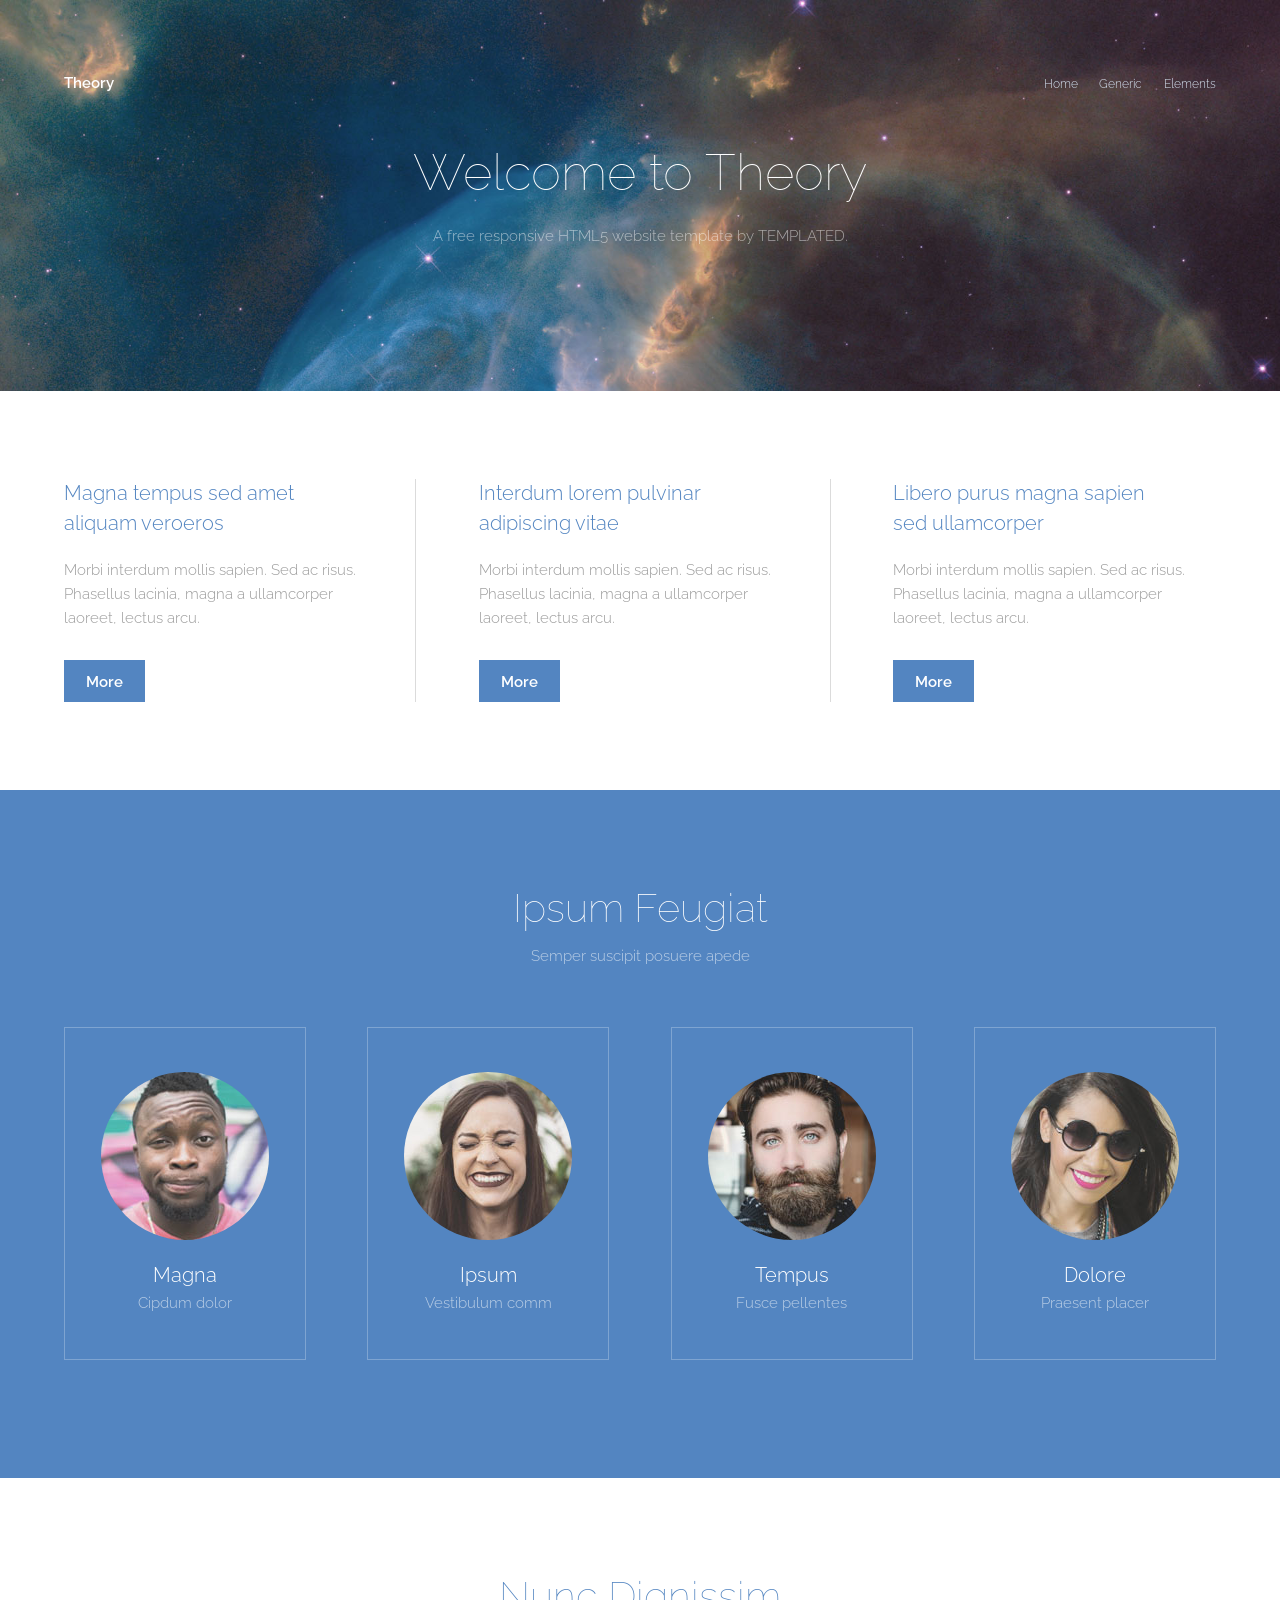
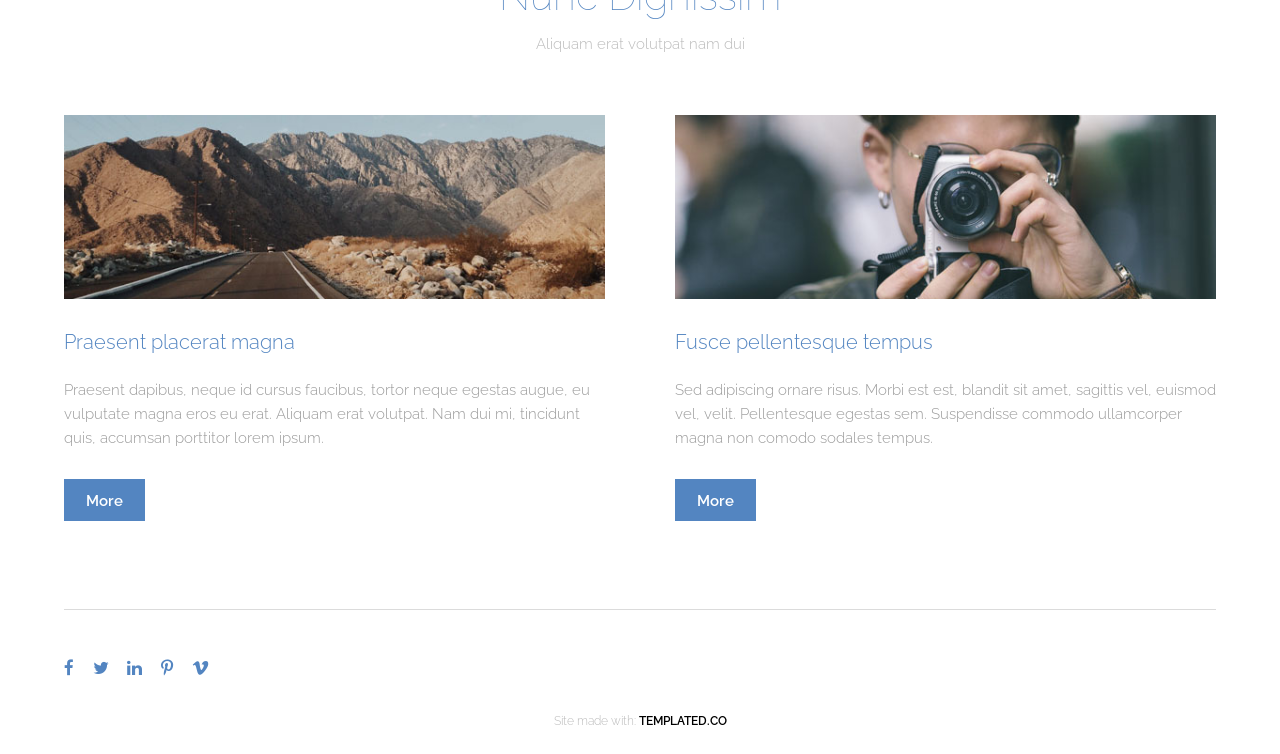
==== index.html @ 19359a4a "Add files via upload" ====
<!DOCTYPE HTML>
<!--
	Theory by TEMPLATED
	templated.co @templatedco
	Released for free under the Creative Commons Attribution 3.0 license (templated.co/license)
--><html><head><title>Theory by TEMPLATED</title><meta charset="utf-8"><meta name="robots" content="index, follow, max-image-preview:large, max-snippet:-1, max-video-preview:-1"><meta name="viewport" content="width=device-width, initial-scale=1"><link rel="stylesheet" href="assets/css/main.css"></head><body>

		<!-- Header -->
			<header id="header"><div class="inner">
					<a href="index.html" class="logo">Theory</a>
					<nav id="nav"><a href="index.html">Home</a>
						<a href="generic.html">Generic</a>
						<a href="elements.html">Elements</a>
					</nav><a href="#navPanel" class="navPanelToggle"><span class="fa fa-bars"></span></a>
				</div>
			</header><!-- Banner --><section id="banner"><h1>Welcome to Theory</h1>
				<p>A free responsive HTML5 website template by TEMPLATED.</p>
			</section><!-- One --><section id="one" class="wrapper"><div class="inner">
					<div class="flex flex-3">
						<article><header><h3>Magna tempus sed amet<br> aliquam veroeros</h3>
							</header><p>Morbi interdum mollis sapien. Sed ac risus. Phasellus lacinia, magna a ullamcorper laoreet, lectus arcu.</p>
							<footer><a href="#" class="button special">More</a>
							</footer></article><article><header><h3>Interdum lorem pulvinar<br> adipiscing vitae</h3>
							</header><p>Morbi interdum mollis sapien. Sed ac risus. Phasellus lacinia, magna a ullamcorper laoreet, lectus arcu.</p>
							<footer><a href="#" class="button special">More</a>
							</footer></article><article><header><h3>Libero purus magna sapien<br> sed ullamcorper</h3>
							</header><p>Morbi interdum mollis sapien. Sed ac risus. Phasellus lacinia, magna a ullamcorper laoreet, lectus arcu.</p>
							<footer><a href="#" class="button special">More</a>
							</footer></article></div>
				</div>
			</section><!-- Two --><section id="two" class="wrapper style1 special"><div class="inner">
					<header><h2>Ipsum Feugiat</h2>
						<p>Semper suscipit posuere apede</p>
					</header><div class="flex flex-4">
						<div class="box person">
							<div class="image round">
								<img src="images/pic03.jpg" alt="Person 1" width="168" height="168"></div>
							<h3>Magna</h3>
							<p>Cipdum dolor</p>
						</div>
						<div class="box person">
							<div class="image round">
								<img src="images/pic04.jpg" alt="Person 2" width="168" height="168"></div>
							<h3>Ipsum</h3>
							<p>Vestibulum comm</p>
						</div>
						<div class="box person">
							<div class="image round">
								<img src="images/pic05.jpg" alt="Person 3" width="168" height="168"></div>
							<h3>Tempus</h3>
							<p>Fusce pellentes</p>
						</div>
						<div class="box person">
							<div class="image round">
								<img src="images/pic06.jpg" alt="Person 4" width="168" height="168"></div>
							<h3>Dolore</h3>
							<p>Praesent placer</p>
						</div>
					</div>
				</div>
			</section><!-- Three --><section id="three" class="wrapper special"><div class="inner">
					<header class="align-center"><h2>Nunc Dignissim</h2>
						<p>Aliquam erat volutpat nam dui </p>
					</header><div class="flex flex-2">
						<article><div class="image fit">
								<img src="images/pic01.jpg" alt="Pic 01" width="576" height="196"></div>
							<header><h3>Praesent placerat magna</h3>
							</header><p>Praesent dapibus, neque id cursus faucibus, tortor neque egestas augue, eu vulputate magna eros eu erat. Aliquam erat volutpat. Nam dui mi, tincidunt quis, accumsan porttitor lorem ipsum.</p>
							<footer><a href="#" class="button special">More</a>
							</footer></article><article><div class="image fit">
								<img src="images/pic02.jpg" alt="Pic 02" width="576" height="196"></div>
							<header><h3>Fusce pellentesque tempus</h3>
							</header><p>Sed adipiscing ornare risus. Morbi est est, blandit sit amet, sagittis vel, euismod vel, velit. Pellentesque egestas sem. Suspendisse commodo ullamcorper magna non comodo sodales tempus.</p>
							<footer><a href="#" class="button special">More</a>
							</footer></article></div>
				</div>
			</section><!-- Footer --><footer id="footer"><div class="inner">
					<div class="flex">
						<ul class="icons"><li><a href="#" class="icon fa-facebook"><span class="label">Facebook</span></a></li>
							<li><a href="#" class="icon fa-twitter"><span class="label">Twitter</span></a></li>
							<li><a href="#" class="icon fa-linkedin"><span class="label">linkedIn</span></a></li>
							<li><a href="#" class="icon fa-pinterest-p"><span class="label">Pinterest</span></a></li>
							<li><a href="#" class="icon fa-vimeo"><span class="label">Vimeo</span></a></li>
						</ul></div>
				</div>
			</footer><div class="copyright">
			Site made with: <a href="https://templated.co/">TEMPLATED.CO</a>
		</div>

		<!-- Scripts -->
			<script src="assets/js/jquery.min.js"></script><script src="assets/js/skel.min.js"></script><script src="assets/js/util.js"></script><script src="assets/js/main.js"></script></body></html>
---- assets/css/main.css ----
@charset "UTF-8";
@import url(font-awesome.min.css);
@import "https://fonts.googleapis.com/css?family=Raleway:100,300,600";

/*
	Theory by TEMPLATED
	templated.co @templatedco
	Released for free under the Creative Commons Attribution 3.0 license (templated.co/license)
*/

/* Reset */

	html, body, div, span, applet, object, iframe, h1, h2, h3, h4, h5, h6, p, blockquote, pre, a, abbr, acronym, address, big, cite, code, del, dfn, em, img, ins, kbd, q, s, samp, small, strike, strong, sub, sup, tt, var, b, u, i, center, dl, dt, dd, ol, ul, li, fieldset, form, label, legend, table, caption, tbody, tfoot, thead, tr, th, td, article, aside, canvas, details, embed, figure, figcaption, footer, header, hgroup, menu, nav, output, ruby, section, summary, time, mark, audio, video {
		margin: 0;
		padding: 0;
		border: 0;
		font-size: 100%;
		font: inherit;
		vertical-align: baseline;
	}
.image.fit img {
	width: 100%;
	height: auto;
}
	article, aside, details, figcaption, figure, footer, header, hgroup, menu, nav, section {
		display: block;
	}

	body {
		line-height: 1;
	}

	ol, ul {
		list-style: none;
	}

	blockquote, q {
		quotes: none;
	}

	blockquote:before, blockquote:after, q:before, q:after {
		content: '';
		content: none;
	}

	table {
		border-collapse: collapse;
		border-spacing: 0;
	}

	body {
		-webkit-text-size-adjust: none;
	}

/* Box Model */

	*, *:before, *:after {
		-moz-box-sizing: border-box;
		-webkit-box-sizing: border-box;
		box-sizing: border-box;
	}

/* Containers */

	.container {
		margin-left: auto;
		margin-right: auto;
	}

	.container.\31 25\25 {
		width: 100%;
		max-width: 100em;
		min-width: 80em;
	}

	.container.\37 5\25 {
		width: 60em;
	}

	.container.\35 0\25 {
		width: 40em;
	}

	.container.\32 5\25 {
		width: 20em;
	}

	.container {
		width: 80em;
	}

	@media screen and (max-width: 1680px) {

		.container.\31 25\25 {
			width: 100%;
			max-width: 100em;
			min-width: 80em;
		}

		.container.\37 5\25 {
			width: 60em;
		}

		.container.\35 0\25 {
			width: 40em;
		}

		.container.\32 5\25 {
			width: 20em;
		}

		.container {
			width: 80em;
		}

	}

	@media screen and (max-width: 1280px) {

		.container.\31 25\25 {
			width: 100%;
			max-width: 81.25em;
			min-width: 65em;
		}

		.container.\37 5\25 {
			width: 48.75em;
		}

		.container.\35 0\25 {
			width: 32.5em;
		}

		.container.\32 5\25 {
			width: 16.25em;
		}

		.container {
			width: 65em;
		}

	}

	@media screen and (max-width: 980px) {

		.container.\31 25\25 {
			width: 100%;
			max-width: 112.5%;
			min-width: 90%;
		}

		.container.\37 5\25 {
			width: 67.5%;
		}

		.container.\35 0\25 {
			width: 45%;
		}

		.container.\32 5\25 {
			width: 22.5%;
		}

		.container {
			width: 90%;
		}

	}

	@media screen and (max-width: 736px) {

		.container.\31 25\25 {
			width: 100%;
			max-width: 112.5%;
			min-width: 90%;
		}

		.container.\37 5\25 {
			width: 67.5%;
		}

		.container.\35 0\25 {
			width: 45%;
		}

		.container.\32 5\25 {
			width: 22.5%;
		}

		.container {
			width: 90% !important;
		}

	}

	@media screen and (max-width: 480px) {

		.container.\31 25\25 {
			width: 100%;
			max-width: 112.5%;
			min-width: 90%;
		}

		.container.\37 5\25 {
			width: 67.5%;
		}

		.container.\35 0\25 {
			width: 45%;
		}

		.container.\32 5\25 {
			width: 22.5%;
		}

		.container {
			width: 90% !important;
		}

	}

/* Grid */

	.row {
		border-bottom: solid 1px transparent;
		-moz-box-sizing: border-box;
		-webkit-box-sizing: border-box;
		box-sizing: border-box;
	}

	.row > * {
		float: left;
		-moz-box-sizing: border-box;
		-webkit-box-sizing: border-box;
		box-sizing: border-box;
	}

	.row:after, .row:before {
		content: '';
		display: block;
		clear: both;
		height: 0;
	}

	.row.uniform > * > :first-child {
		margin-top: 0;
	}

	.row.uniform > * > :last-child {
		margin-bottom: 0;
	}

	.row.\30 \25 > * {
		padding: 0 0 0 0em;
	}

	.row.\30 \25 {
		margin: 0 0 -1px 0em;
	}

	.row.uniform.\30 \25 > * {
		padding: 0em 0 0 0em;
	}

	.row.uniform.\30 \25 {
		margin: 0em 0 -1px 0em;
	}

	.row > * {
		padding: 0 0 0 2em;
	}

	.row {
		margin: 0 0 -1px -2em;
	}

	.row.uniform > * {
		padding: 2em 0 0 2em;
	}

	.row.uniform {
		margin: -2em 0 -1px -2em;
	}

	.row.\32 00\25 > * {
		padding: 0 0 0 4em;
	}

	.row.\32 00\25 {
		margin: 0 0 -1px -4em;
	}

	.row.uniform.\32 00\25 > * {
		padding: 4em 0 0 4em;
	}

	.row.uniform.\32 00\25 {
		margin: -4em 0 -1px -4em;
	}

	.row.\31 50\25 > * {
		padding: 0 0 0 3em;
	}

	.row.\31 50\25 {
		margin: 0 0 -1px -3em;
	}

	.row.uniform.\31 50\25 > * {
		padding: 3em 0 0 3em;
	}

	.row.uniform.\31 50\25 {
		margin: -3em 0 -1px -3em;
	}

	.row.\35 0\25 > * {
		padding: 0 0 0 1em;
	}

	.row.\35 0\25 {
		margin: 0 0 -1px -1em;
	}

	.row.uniform.\35 0\25 > * {
		padding: 1em 0 0 1em;
	}

	.row.uniform.\35 0\25 {
		margin: -1em 0 -1px -1em;
	}

	.row.\32 5\25 > * {
		padding: 0 0 0 0.5em;
	}

	.row.\32 5\25 {
		margin: 0 0 -1px -0.5em;
	}

	.row.uniform.\32 5\25 > * {
		padding: 0.5em 0 0 0.5em;
	}

	.row.uniform.\32 5\25 {
		margin: -0.5em 0 -1px -0.5em;
	}

	.\31 2u, .\31 2u\24 {
		width: 100%;
		clear: none;
		margin-left: 0;
	}

	.\31 1u, .\31 1u\24 {
		width: 91.6666666667%;
		clear: none;
		margin-left: 0;
	}

	.\31 0u, .\31 0u\24 {
		width: 83.3333333333%;
		clear: none;
		margin-left: 0;
	}

	.\39 u, .\39 u\24 {
		width: 75%;
		clear: none;
		margin-left: 0;
	}

	.\38 u, .\38 u\24 {
		width: 66.6666666667%;
		clear: none;
		margin-left: 0;
	}

	.\37 u, .\37 u\24 {
		width: 58.3333333333%;
		clear: none;
		margin-left: 0;
	}

	.\36 u, .\36 u\24 {
		width: 50%;
		clear: none;
		margin-left: 0;
	}

	.\35 u, .\35 u\24 {
		width: 41.6666666667%;
		clear: none;
		margin-left: 0;
	}

	.\34 u, .\34 u\24 {
		width: 33.3333333333%;
		clear: none;
		margin-left: 0;
	}

	.\33 u, .\33 u\24 {
		width: 25%;
		clear: none;
		margin-left: 0;
	}

	.\32 u, .\32 u\24 {
		width: 16.6666666667%;
		clear: none;
		margin-left: 0;
	}

	.\31 u, .\31 u\24 {
		width: 8.3333333333%;
		clear: none;
		margin-left: 0;
	}

	.\31 2u\24 + *,
	.\31 1u\24 + *,
	.\31 0u\24 + *,
	.\39 u\24 + *,
	.\38 u\24 + *,
	.\37 u\24 + *,
	.\36 u\24 + *,
	.\35 u\24 + *,
	.\34 u\24 + *,
	.\33 u\24 + *,
	.\32 u\24 + *,
	.\31 u\24 + * {
		clear: left;
	}

	.\-11u {
		margin-left: 91.66667%;
	}

	.\-10u {
		margin-left: 83.33333%;
	}

	.\-9u {
		margin-left: 75%;
	}

	.\-8u {
		margin-left: 66.66667%;
	}

	.\-7u {
		margin-left: 58.33333%;
	}

	.\-6u {
		margin-left: 50%;
	}

	.\-5u {
		margin-left: 41.66667%;
	}

	.\-4u {
		margin-left: 33.33333%;
	}

	.\-3u {
		margin-left: 25%;
	}

	.\-2u {
		margin-left: 16.66667%;
	}

	.\-1u {
		margin-left: 8.33333%;
	}

	@media screen and (max-width: 1680px) {

		.row > * {
			padding: 0 0 0 2em;
		}

		.row {
			margin: 0 0 -1px -2em;
		}

		.row.uniform > * {
			padding: 2em 0 0 2em;
		}

		.row.uniform {
			margin: -2em 0 -1px -2em;
		}

		.row.\32 00\25 > * {
			padding: 0 0 0 4em;
		}

		.row.\32 00\25 {
			margin: 0 0 -1px -4em;
		}

		.row.uniform.\32 00\25 > * {
			padding: 4em 0 0 4em;
		}

		.row.uniform.\32 00\25 {
			margin: -4em 0 -1px -4em;
		}

		.row.\31 50\25 > * {
			padding: 0 0 0 3em;
		}

		.row.\31 50\25 {
			margin: 0 0 -1px -3em;
		}

		.row.uniform.\31 50\25 > * {
			padding: 3em 0 0 3em;
		}

		.row.uniform.\31 50\25 {
			margin: -3em 0 -1px -3em;
		}

		.row.\35 0\25 > * {
			padding: 0 0 0 1em;
		}

		.row.\35 0\25 {
			margin: 0 0 -1px -1em;
		}

		.row.uniform.\35 0\25 > * {
			padding: 1em 0 0 1em;
		}

		.row.uniform.\35 0\25 {
			margin: -1em 0 -1px -1em;
		}

		.row.\32 5\25 > * {
			padding: 0 0 0 0.5em;
		}

		.row.\32 5\25 {
			margin: 0 0 -1px -0.5em;
		}

		.row.uniform.\32 5\25 > * {
			padding: 0.5em 0 0 0.5em;
		}

		.row.uniform.\32 5\25 {
			margin: -0.5em 0 -1px -0.5em;
		}

		.\31 2u\28xlarge\29, .\31 2u\24\28xlarge\29 {
			width: 100%;
			clear: none;
			margin-left: 0;
		}

		.\31 1u\28xlarge\29, .\31 1u\24\28xlarge\29 {
			width: 91.6666666667%;
			clear: none;
			margin-left: 0;
		}

		.\31 0u\28xlarge\29, .\31 0u\24\28xlarge\29 {
			width: 83.3333333333%;
			clear: none;
			margin-left: 0;
		}

		.\39 u\28xlarge\29, .\39 u\24\28xlarge\29 {
			width: 75%;
			clear: none;
			margin-left: 0;
		}

		.\38 u\28xlarge\29, .\38 u\24\28xlarge\29 {
			width: 66.6666666667%;
			clear: none;
			margin-left: 0;
		}

		.\37 u\28xlarge\29, .\37 u\24\28xlarge\29 {
			width: 58.3333333333%;
			clear: none;
			margin-left: 0;
		}

		.\36 u\28xlarge\29, .\36 u\24\28xlarge\29 {
			width: 50%;
			clear: none;
			margin-left: 0;
		}

		.\35 u\28xlarge\29, .\35 u\24\28xlarge\29 {
			width: 41.6666666667%;
			clear: none;
			margin-left: 0;
		}

		.\34 u\28xlarge\29, .\34 u\24\28xlarge\29 {
			width: 33.3333333333%;
			clear: none;
			margin-left: 0;
		}

		.\33 u\28xlarge\29, .\33 u\24\28xlarge\29 {
			width: 25%;
			clear: none;
			margin-left: 0;
		}

		.\32 u\28xlarge\29, .\32 u\24\28xlarge\29 {
			width: 16.6666666667%;
			clear: none;
			margin-left: 0;
		}

		.\31 u\28xlarge\29, .\31 u\24\28xlarge\29 {
			width: 8.3333333333%;
			clear: none;
			margin-left: 0;
		}

		.\31 2u\24\28xlarge\29 + *,
		.\31 1u\24\28xlarge\29 + *,
		.\31 0u\24\28xlarge\29 + *,
		.\39 u\24\28xlarge\29 + *,
		.\38 u\24\28xlarge\29 + *,
		.\37 u\24\28xlarge\29 + *,
		.\36 u\24\28xlarge\29 + *,
		.\35 u\24\28xlarge\29 + *,
		.\34 u\24\28xlarge\29 + *,
		.\33 u\24\28xlarge\29 + *,
		.\32 u\24\28xlarge\29 + *,
		.\31 u\24\28xlarge\29 + * {
			clear: left;
		}

		.\-11u\28xlarge\29 {
			margin-left: 91.66667%;
		}

		.\-10u\28xlarge\29 {
			margin-left: 83.33333%;
		}

		.\-9u\28xlarge\29 {
			margin-left: 75%;
		}

		.\-8u\28xlarge\29 {
			margin-left: 66.66667%;
		}

		.\-7u\28xlarge\29 {
			margin-left: 58.33333%;
		}

		.\-6u\28xlarge\29 {
			margin-left: 50%;
		}

		.\-5u\28xlarge\29 {
			margin-left: 41.66667%;
		}

		.\-4u\28xlarge\29 {
			margin-left: 33.33333%;
		}

		.\-3u\28xlarge\29 {
			margin-left: 25%;
		}

		.\-2u\28xlarge\29 {
			margin-left: 16.66667%;
		}

		.\-1u\28xlarge\29 {
			margin-left: 8.33333%;
		}

	}

	@media screen and (max-width: 1280px) {

		.row > * {
			padding: 0 0 0 1.5em;
		}

		.row {
			margin: 0 0 -1px -1.5em;
		}

		.row.uniform > * {
			padding: 1.5em 0 0 1.5em;
		}

		.row.uniform {
			margin: -1.5em 0 -1px -1.5em;
		}

		.row.\32 00\25 > * {
			padding: 0 0 0 3em;
		}

		.row.\32 00\25 {
			margin: 0 0 -1px -3em;
		}

		.row.uniform.\32 00\25 > * {
			padding: 3em 0 0 3em;
		}

		.row.uniform.\32 00\25 {
			margin: -3em 0 -1px -3em;
		}

		.row.\31 50\25 > * {
			padding: 0 0 0 2.25em;
		}

		.row.\31 50\25 {
			margin: 0 0 -1px -2.25em;
		}

		.row.uniform.\31 50\25 > * {
			padding: 2.25em 0 0 2.25em;
		}

		.row.uniform.\31 50\25 {
			margin: -2.25em 0 -1px -2.25em;
		}

		.row.\35 0\25 > * {
			padding: 0 0 0 0.75em;
		}

		.row.\35 0\25 {
			margin: 0 0 -1px -0.75em;
		}

		.row.uniform.\35 0\25 > * {
			padding: 0.75em 0 0 0.75em;
		}

		.row.uniform.\35 0\25 {
			margin: -0.75em 0 -1px -0.75em;
		}

		.row.\32 5\25 > * {
			padding: 0 0 0 0.375em;
		}

		.row.\32 5\25 {
			margin: 0 0 -1px -0.375em;
		}

		.row.uniform.\32 5\25 > * {
			padding: 0.375em 0 0 0.375em;
		}

		.row.uniform.\32 5\25 {
			margin: -0.375em 0 -1px -0.375em;
		}

		.\31 2u\28large\29, .\31 2u\24\28large\29 {
			width: 100%;
			clear: none;
			margin-left: 0;
		}

		.\31 1u\28large\29, .\31 1u\24\28large\29 {
			width: 91.6666666667%;
			clear: none;
			margin-left: 0;
		}

		.\31 0u\28large\29, .\31 0u\24\28large\29 {
			width: 83.3333333333%;
			clear: none;
			margin-left: 0;
		}

		.\39 u\28large\29, .\39 u\24\28large\29 {
			width: 75%;
			clear: none;
			margin-left: 0;
		}

		.\38 u\28large\29, .\38 u\24\28large\29 {
			width: 66.6666666667%;
			clear: none;
			margin-left: 0;
		}

		.\37 u\28large\29, .\37 u\24\28large\29 {
			width: 58.3333333333%;
			clear: none;
			margin-left: 0;
		}

		.\36 u\28large\29, .\36 u\24\28large\29 {
			width: 50%;
			clear: none;
			margin-left: 0;
		}

		.\35 u\28large\29, .\35 u\24\28large\29 {
			width: 41.6666666667%;
			clear: none;
			margin-left: 0;
		}

		.\34 u\28large\29, .\34 u\24\28large\29 {
			width: 33.3333333333%;
			clear: none;
			margin-left: 0;
		}

		.\33 u\28large\29, .\33 u\24\28large\29 {
			width: 25%;
			clear: none;
			margin-left: 0;
		}

		.\32 u\28large\29, .\32 u\24\28large\29 {
			width: 16.6666666667%;
			clear: none;
			margin-left: 0;
		}

		.\31 u\28large\29, .\31 u\24\28large\29 {
			width: 8.3333333333%;
			clear: none;
			margin-left: 0;
		}

		.\31 2u\24\28large\29 + *,
		.\31 1u\24\28large\29 + *,
		.\31 0u\24\28large\29 + *,
		.\39 u\24\28large\29 + *,
		.\38 u\24\28large\29 + *,
		.\37 u\24\28large\29 + *,
		.\36 u\24\28large\29 + *,
		.\35 u\24\28large\29 + *,
		.\34 u\24\28large\29 + *,
		.\33 u\24\28large\29 + *,
		.\32 u\24\28large\29 + *,
		.\31 u\24\28large\29 + * {
			clear: left;
		}

		.\-11u\28large\29 {
			margin-left: 91.66667%;
		}

		.\-10u\28large\29 {
			margin-left: 83.33333%;
		}

		.\-9u\28large\29 {
			margin-left: 75%;
		}

		.\-8u\28large\29 {
			margin-left: 66.66667%;
		}

		.\-7u\28large\29 {
			margin-left: 58.33333%;
		}

		.\-6u\28large\29 {
			margin-left: 50%;
		}

		.\-5u\28large\29 {
			margin-left: 41.66667%;
		}

		.\-4u\28large\29 {
			margin-left: 33.33333%;
		}

		.\-3u\28large\29 {
			margin-left: 25%;
		}

		.\-2u\28large\29 {
			margin-left: 16.66667%;
		}

		.\-1u\28large\29 {
			margin-left: 8.33333%;
		}

	}

	@media screen and (max-width: 980px) {

		.row > * {
			padding: 0 0 0 1.5em;
		}

		.row {
			margin: 0 0 -1px -1.5em;
		}

		.row.uniform > * {
			padding: 1.5em 0 0 1.5em;
		}

		.row.uniform {
			margin: -1.5em 0 -1px -1.5em;
		}

		.row.\32 00\25 > * {
			padding: 0 0 0 3em;
		}

		.row.\32 00\25 {
			margin: 0 0 -1px -3em;
		}

		.row.uniform.\32 00\25 > * {
			padding: 3em 0 0 3em;
		}

		.row.uniform.\32 00\25 {
			margin: -3em 0 -1px -3em;
		}

		.row.\31 50\25 > * {
			padding: 0 0 0 2.25em;
		}

		.row.\31 50\25 {
			margin: 0 0 -1px -2.25em;
		}

		.row.uniform.\31 50\25 > * {
			padding: 2.25em 0 0 2.25em;
		}

		.row.uniform.\31 50\25 {
			margin: -2.25em 0 -1px -2.25em;
		}

		.row.\35 0\25 > * {
			padding: 0 0 0 0.75em;
		}

		.row.\35 0\25 {
			margin: 0 0 -1px -0.75em;
		}

		.row.uniform.\35 0\25 > * {
			padding: 0.75em 0 0 0.75em;
		}

		.row.uniform.\35 0\25 {
			margin: -0.75em 0 -1px -0.75em;
		}

		.row.\32 5\25 > * {
			padding: 0 0 0 0.375em;
		}

		.row.\32 5\25 {
			margin: 0 0 -1px -0.375em;
		}

		.row.uniform.\32 5\25 > * {
			padding: 0.375em 0 0 0.375em;
		}

		.row.uniform.\32 5\25 {
			margin: -0.375em 0 -1px -0.375em;
		}

		.\31 2u\28medium\29, .\31 2u\24\28medium\29 {
			width: 100%;
			clear: none;
			margin-left: 0;
		}

		.\31 1u\28medium\29, .\31 1u\24\28medium\29 {
			width: 91.6666666667%;
			clear: none;
			margin-left: 0;
		}

		.\31 0u\28medium\29, .\31 0u\24\28medium\29 {
			width: 83.3333333333%;
			clear: none;
			margin-left: 0;
		}

		.\39 u\28medium\29, .\39 u\24\28medium\29 {
			width: 75%;
			clear: none;
			margin-left: 0;
		}

		.\38 u\28medium\29, .\38 u\24\28medium\29 {
			width: 66.6666666667%;
			clear: none;
			margin-left: 0;
		}

		.\37 u\28medium\29, .\37 u\24\28medium\29 {
			width: 58.3333333333%;
			clear: none;
			margin-left: 0;
		}

		.\36 u\28medium\29, .\36 u\24\28medium\29 {
			width: 50%;
			clear: none;
			margin-left: 0;
		}

		.\35 u\28medium\29, .\35 u\24\28medium\29 {
			width: 41.6666666667%;
			clear: none;
			margin-left: 0;
		}

		.\34 u\28medium\29, .\34 u\24\28medium\29 {
			width: 33.3333333333%;
			clear: none;
			margin-left: 0;
		}

		.\33 u\28medium\29, .\33 u\24\28medium\29 {
			width: 25%;
			clear: none;
			margin-left: 0;
		}

		.\32 u\28medium\29, .\32 u\24\28medium\29 {
			width: 16.6666666667%;
			clear: none;
			margin-left: 0;
		}

		.\31 u\28medium\29, .\31 u\24\28medium\29 {
			width: 8.3333333333%;
			clear: none;
			margin-left: 0;
		}

		.\31 2u\24\28medium\29 + *,
		.\31 1u\24\28medium\29 + *,
		.\31 0u\24\28medium\29 + *,
		.\39 u\24\28medium\29 + *,
		.\38 u\24\28medium\29 + *,
		.\37 u\24\28medium\29 + *,
		.\36 u\24\28medium\29 + *,
		.\35 u\24\28medium\29 + *,
		.\34 u\24\28medium\29 + *,
		.\33 u\24\28medium\29 + *,
		.\32 u\24\28medium\29 + *,
		.\31 u\24\28medium\29 + * {
			clear: left;
		}

		.\-11u\28medium\29 {
			margin-left: 91.66667%;
		}

		.\-10u\28medium\29 {
			margin-left: 83.33333%;
		}

		.\-9u\28medium\29 {
			margin-left: 75%;
		}

		.\-8u\28medium\29 {
			margin-left: 66.66667%;
		}

		.\-7u\28medium\29 {
			margin-left: 58.33333%;
		}

		.\-6u\28medium\29 {
			margin-left: 50%;
		}

		.\-5u\28medium\29 {
			margin-left: 41.66667%;
		}

		.\-4u\28medium\29 {
			margin-left: 33.33333%;
		}

		.\-3u\28medium\29 {
			margin-left: 25%;
		}

		.\-2u\28medium\29 {
			margin-left: 16.66667%;
		}

		.\-1u\28medium\29 {
			margin-left: 8.33333%;
		}

	}

	@media screen and (max-width: 736px) {

		.row > * {
			padding: 0 0 0 1.25em;
		}

		.row {
			margin: 0 0 -1px -1.25em;
		}

		.row.uniform > * {
			padding: 1.25em 0 0 1.25em;
		}

		.row.uniform {
			margin: -1.25em 0 -1px -1.25em;
		}

		.row.\32 00\25 > * {
			padding: 0 0 0 2.5em;
		}

		.row.\32 00\25 {
			margin: 0 0 -1px -2.5em;
		}

		.row.uniform.\32 00\25 > * {
			padding: 2.5em 0 0 2.5em;
		}

		.row.uniform.\32 00\25 {
			margin: -2.5em 0 -1px -2.5em;
		}

		.row.\31 50\25 > * {
			padding: 0 0 0 1.875em;
		}

		.row.\31 50\25 {
			margin: 0 0 -1px -1.875em;
		}

		.row.uniform.\31 50\25 > * {
			padding: 1.875em 0 0 1.875em;
		}

		.row.uniform.\31 50\25 {
			margin: -1.875em 0 -1px -1.875em;
		}

		.row.\35 0\25 > * {
			padding: 0 0 0 0.625em;
		}

		.row.\35 0\25 {
			margin: 0 0 -1px -0.625em;
		}

		.row.uniform.\35 0\25 > * {
			padding: 0.625em 0 0 0.625em;
		}

		.row.uniform.\35 0\25 {
			margin: -0.625em 0 -1px -0.625em;
		}

		.row.\32 5\25 > * {
			padding: 0 0 0 0.3125em;
		}

		.row.\32 5\25 {
			margin: 0 0 -1px -0.3125em;
		}

		.row.uniform.\32 5\25 > * {
			padding: 0.3125em 0 0 0.3125em;
		}

		.row.uniform.\32 5\25 {
			margin: -0.3125em 0 -1px -0.3125em;
		}

		.\31 2u\28small\29, .\31 2u\24\28small\29 {
			width: 100%;
			clear: none;
			margin-left: 0;
		}

		.\31 1u\28small\29, .\31 1u\24\28small\29 {
			width: 91.6666666667%;
			clear: none;
			margin-left: 0;
		}

		.\31 0u\28small\29, .\31 0u\24\28small\29 {
			width: 83.3333333333%;
			clear: none;
			margin-left: 0;
		}

		.\39 u\28small\29, .\39 u\24\28small\29 {
			width: 75%;
			clear: none;
			margin-left: 0;
		}

		.\38 u\28small\29, .\38 u\24\28small\29 {
			width: 66.6666666667%;
			clear: none;
			margin-left: 0;
		}

		.\37 u\28small\29, .\37 u\24\28small\29 {
			width: 58.3333333333%;
			clear: none;
			margin-left: 0;
		}

		.\36 u\28small\29, .\36 u\24\28small\29 {
			width: 50%;
			clear: none;
			margin-left: 0;
		}

		.\35 u\28small\29, .\35 u\24\28small\29 {
			width: 41.6666666667%;
			clear: none;
			margin-left: 0;
		}

		.\34 u\28small\29, .\34 u\24\28small\29 {
			width: 33.3333333333%;
			clear: none;
			margin-left: 0;
		}

		.\33 u\28small\29, .\33 u\24\28small\29 {
			width: 25%;
			clear: none;
			margin-left: 0;
		}

		.\32 u\28small\29, .\32 u\24\28small\29 {
			width: 16.6666666667%;
			clear: none;
			margin-left: 0;
		}

		.\31 u\28small\29, .\31 u\24\28small\29 {
			width: 8.3333333333%;
			clear: none;
			margin-left: 0;
		}

		.\31 2u\24\28small\29 + *,
		.\31 1u\24\28small\29 + *,
		.\31 0u\24\28small\29 + *,
		.\39 u\24\28small\29 + *,
		.\38 u\24\28small\29 + *,
		.\37 u\24\28small\29 + *,
		.\36 u\24\28small\29 + *,
		.\35 u\24\28small\29 + *,
		.\34 u\24\28small\29 + *,
		.\33 u\24\28small\29 + *,
		.\32 u\24\28small\29 + *,
		.\31 u\24\28small\29 + * {
			clear: left;
		}

		.\-11u\28small\29 {
			margin-left: 91.66667%;
		}

		.\-10u\28small\29 {
			margin-left: 83.33333%;
		}

		.\-9u\28small\29 {
			margin-left: 75%;
		}

		.\-8u\28small\29 {
			margin-left: 66.66667%;
		}

		.\-7u\28small\29 {
			margin-left: 58.33333%;
		}

		.\-6u\28small\29 {
			margin-left: 50%;
		}

		.\-5u\28small\29 {
			margin-left: 41.66667%;
		}

		.\-4u\28small\29 {
			margin-left: 33.33333%;
		}

		.\-3u\28small\29 {
			margin-left: 25%;
		}

		.\-2u\28small\29 {
			margin-left: 16.66667%;
		}

		.\-1u\28small\29 {
			margin-left: 8.33333%;
		}

	}

	@media screen and (max-width: 480px) {

		.row > * {
			padding: 0 0 0 1.25em;
		}

		.row {
			margin: 0 0 -1px -1.25em;
		}

		.row.uniform > * {
			padding: 1.25em 0 0 1.25em;
		}

		.row.uniform {
			margin: -1.25em 0 -1px -1.25em;
		}

		.row.\32 00\25 > * {
			padding: 0 0 0 2.5em;
		}

		.row.\32 00\25 {
			margin: 0 0 -1px -2.5em;
		}

		.row.uniform.\32 00\25 > * {
			padding: 2.5em 0 0 2.5em;
		}

		.row.uniform.\32 00\25 {
			margin: -2.5em 0 -1px -2.5em;
		}

		.row.\31 50\25 > * {
			padding: 0 0 0 1.875em;
		}

		.row.\31 50\25 {
			margin: 0 0 -1px -1.875em;
		}

		.row.uniform.\31 50\25 > * {
			padding: 1.875em 0 0 1.875em;
		}

		.row.uniform.\31 50\25 {
			margin: -1.875em 0 -1px -1.875em;
		}

		.row.\35 0\25 > * {
			padding: 0 0 0 0.625em;
		}

		.row.\35 0\25 {
			margin: 0 0 -1px -0.625em;
		}

		.row.uniform.\35 0\25 > * {
			padding: 0.625em 0 0 0.625em;
		}

		.row.uniform.\35 0\25 {
			margin: -0.625em 0 -1px -0.625em;
		}

		.row.\32 5\25 > * {
			padding: 0 0 0 0.3125em;
		}

		.row.\32 5\25 {
			margin: 0 0 -1px -0.3125em;
		}

		.row.uniform.\32 5\25 > * {
			padding: 0.3125em 0 0 0.3125em;
		}

		.row.uniform.\32 5\25 {
			margin: -0.3125em 0 -1px -0.3125em;
		}

		.\31 2u\28xsmall\29, .\31 2u\24\28xsmall\29 {
			width: 100%;
			clear: none;
			margin-left: 0;
		}

		.\31 1u\28xsmall\29, .\31 1u\24\28xsmall\29 {
			width: 91.6666666667%;
			clear: none;
			margin-left: 0;
		}

		.\31 0u\28xsmall\29, .\31 0u\24\28xsmall\29 {
			width: 83.3333333333%;
			clear: none;
			margin-left: 0;
		}

		.\39 u\28xsmall\29, .\39 u\24\28xsmall\29 {
			width: 75%;
			clear: none;
			margin-left: 0;
		}

		.\38 u\28xsmall\29, .\38 u\24\28xsmall\29 {
			width: 66.6666666667%;
			clear: none;
			margin-left: 0;
		}

		.\37 u\28xsmall\29, .\37 u\24\28xsmall\29 {
			width: 58.3333333333%;
			clear: none;
			margin-left: 0;
		}

		.\36 u\28xsmall\29, .\36 u\24\28xsmall\29 {
			width: 50%;
			clear: none;
			margin-left: 0;
		}

		.\35 u\28xsmall\29, .\35 u\24\28xsmall\29 {
			width: 41.6666666667%;
			clear: none;
			margin-left: 0;
		}

		.\34 u\28xsmall\29, .\34 u\24\28xsmall\29 {
			width: 33.3333333333%;
			clear: none;
			margin-left: 0;
		}

		.\33 u\28xsmall\29, .\33 u\24\28xsmall\29 {
			width: 25%;
			clear: none;
			margin-left: 0;
		}

		.\32 u\28xsmall\29, .\32 u\24\28xsmall\29 {
			width: 16.6666666667%;
			clear: none;
			margin-left: 0;
		}

		.\31 u\28xsmall\29, .\31 u\24\28xsmall\29 {
			width: 8.3333333333%;
			clear: none;
			margin-left: 0;
		}

		.\31 2u\24\28xsmall\29 + *,
		.\31 1u\24\28xsmall\29 + *,
		.\31 0u\24\28xsmall\29 + *,
		.\39 u\24\28xsmall\29 + *,
		.\38 u\24\28xsmall\29 + *,
		.\37 u\24\28xsmall\29 + *,
		.\36 u\24\28xsmall\29 + *,
		.\35 u\24\28xsmall\29 + *,
		.\34 u\24\28xsmall\29 + *,
		.\33 u\24\28xsmall\29 + *,
		.\32 u\24\28xsmall\29 + *,
		.\31 u\24\28xsmall\29 + * {
			clear: left;
		}

		.\-11u\28xsmall\29 {
			margin-left: 91.66667%;
		}

		.\-10u\28xsmall\29 {
			margin-left: 83.33333%;
		}

		.\-9u\28xsmall\29 {
			margin-left: 75%;
		}

		.\-8u\28xsmall\29 {
			margin-left: 66.66667%;
		}

		.\-7u\28xsmall\29 {
			margin-left: 58.33333%;
		}

		.\-6u\28xsmall\29 {
			margin-left: 50%;
		}

		.\-5u\28xsmall\29 {
			margin-left: 41.66667%;
		}

		.\-4u\28xsmall\29 {
			margin-left: 33.33333%;
		}

		.\-3u\28xsmall\29 {
			margin-left: 25%;
		}

		.\-2u\28xsmall\29 {
			margin-left: 16.66667%;
		}

		.\-1u\28xsmall\29 {
			margin-left: 8.33333%;
		}

	}

/* Basic */

	@-ms-viewport {
		width: device-width;
	}

	body {
		-ms-overflow-style: scrollbar;
	}

	@media screen and (max-width: 480px) {

		html, body {
			min-width: 320px;
		}

	}

	body {
		background: #fff;
	}

		body.is-loading *, body.is-loading *:before, body.is-loading *:after {
			-moz-animation: none !important;
			-webkit-animation: none !important;
			-ms-animation: none !important;
			animation: none !important;
			-moz-transition: none !important;
			-webkit-transition: none !important;
			-ms-transition: none !important;
			transition: none !important;
		}

/* Type */

	body, input, select, textarea {
		color: #9a9a9a;
		font-family: "Raleway", Arial, Helvetica, sans-serif;
		font-size: 13pt;
		font-weight: 300;
		line-height: 1.65;
	}

		@media screen and (max-width: 1680px) {

			body, input, select, textarea {
				font-size: 11pt;
			}

		}

		@media screen and (max-width: 1280px) {

			body, input, select, textarea {
				font-size: 11pt;
			}

		}

		@media screen and (max-width: 980px) {

			body, input, select, textarea {
				font-size: 12pt;
			}

		}

		@media screen and (max-width: 736px) {

			body, input, select, textarea {
				font-size: 12pt;
			}

		}

		@media screen and (max-width: 480px) {

			body, input, select, textarea {
				font-size: 12pt;
			}

		}

	a {
		color: #5385c1;
		text-decoration: underline;
	}

		a:hover {
			text-decoration: none;
		}

	strong, b {
		color: #555;
		font-weight: 600;
	}

	em, i {
		font-style: italic;
	}

	p {
		margin: 0 0 2em 0;
	}

	h1, h2, h3, h4, h5, h6 {
		color: #5385c1;
		font-weight: 300;
		line-height: 1.5;
		margin: 0 0 1em 0;
	}

		h1 a, h2 a, h3 a, h4 a, h5 a, h6 a {
			color: inherit;
			text-decoration: none;
		}

	h2 {
		font-size: 1.75em;
		font-weight: 100;
	}

	h3 {
		font-size: 1.35em;
	}

	h4 {
		font-size: 1.1em;
	}

	h5 {
		font-size: 0.9em;
	}

	h6 {
		font-size: 0.7em;
	}

	sub {
		font-size: 0.8em;
		position: relative;
		top: 0.5em;
	}

	sup {
		font-size: 0.8em;
		position: relative;
		top: -0.5em;
	}

	blockquote {
		border-left: solid 4px #dbdbdb;
		font-style: italic;
		margin: 0 0 2em 0;
		padding: 0.5em 0 0.5em 2em;
	}

	code {
		background: rgba(144, 144, 144, 0.075);
		border-radius: 0;
		border: solid 1px #dbdbdb;
		font-family: "Courier New", monospace;
		font-size: 0.9em;
		margin: 0 0.25em;
		padding: 0.25em 0.65em;
	}

	pre {
		-webkit-overflow-scrolling: touch;
		font-family: "Courier New", monospace;
		font-size: 0.9em;
		margin: 0 0 2em 0;
	}

		pre code {
			display: block;
			line-height: 1.75;
			padding: 1em 1.5em;
			overflow-x: auto;
		}

	hr {
		border: 0;
		border-bottom: solid 1px #dbdbdb;
		margin: 2em 0;
	}

		hr.major {
			margin: 3em 0;
		}

	.align-left {
		text-align: left;
	}

	.align-center {
		text-align: center;
	}

	.align-right {
		text-align: right;
	}

	.inner {
		max-width: 75em;
		margin: 0 auto;
	}

		@media screen and (max-width: 1280px) {

			.inner {
				max-width: 90%;
			}

		}

		@media screen and (max-width: 480px) {

			.inner {
				max-width: 85%;
			}

		}

/* Section/Article */

	section.special, article.special {
		text-align: center;
	}

		section.special article, article.special article {
			text-align: left;
		}

	section.wrapper, article.wrapper {
		padding: 6em 0;
	}

		section.wrapper header, article.wrapper header {
			margin-bottom: 4em;
		}

			section.wrapper header h2, article.wrapper header h2 {
				font-size: 2.75em;
				margin: 0 0 .5em 0;
			}

			section.wrapper header p, article.wrapper header p {
				font-size: 1em;
			}

		section.wrapper article header, article.wrapper article header {
			margin: 0;
		}

		section.wrapper.style1, article.wrapper.style1 {
			background: #5385c1;
			color: #bacee6;
		}

			section.wrapper.style1 header h2, article.wrapper.style1 header h2 {
				color: #fff;
			}

			section.wrapper.style1 header p, article.wrapper.style1 header p {
				color: #bacee6;
			}

			section.wrapper.style1 h3, article.wrapper.style1 h3 {
				color: #FFF;
			}

		@media screen and (max-width: 980px) {

			section.wrapper, article.wrapper {
				padding: 2em 0;
			}

		}

		@media screen and (max-width: 736px) {

			section.wrapper header, article.wrapper header {
				margin-bottom: 2em;
			}

				section.wrapper header h2, article.wrapper header h2 {
					font-size: 2em;
				}

				section.wrapper header p, article.wrapper header p {
					font-size: .9em;
				}

		}

		@media screen and (max-width: 480px) {

			section.wrapper, article.wrapper {
				text-align: center;
			}

				section.wrapper article, article.wrapper article {
					text-align: center;
				}

		}

	header p {
		color: #bbb;
		position: relative;
		margin: 0 0 1.5em 0;
	}

	header h2 + p {
		font-size: 1.25em;
		margin-top: -1em;
	}

	header h3 + p {
		font-size: 1.1em;
		margin-top: -0.8em;
	}

	header h4 + p,
	header h5 + p,
	header h6 + p {
		font-size: 0.9em;
		margin-top: -0.6em;
	}

/* Flex */

	.flex {
		display: -ms-flexbox;
		-ms-flex-wrap: wrap;
		-ms-flex-pack: justify;
		display: -moz-flex;
		display: -webkit-flex;
		display: -ms-flex;
		display: flex;
		-moz-flex-wrap: wrap;
		-webkit-flex-wrap: wrap;
		-ms-flex-wrap: wrap;
		flex-wrap: wrap;
		-moz-justify-content: space-between;
		-webkit-justify-content: space-between;
		-ms-justify-content: space-between;
		justify-content: space-between;
	}

		.flex.flex-2 article {
			width: 47%;
		}

		.flex.flex-3 article {
			position: relative;
			width: 28%;
		}

			.flex.flex-3 article:before {
				content: '';
				position: absolute;
				width: 100%;
				height: 100%;
				right: -2em;
				top: 0;
				border-right: 1px solid #dbdbdb;
				pointer-events: none;
			}

			.flex.flex-3 article:last-child:before {
				border: none;
			}

		.flex.flex-4 .box {
			width: 21%;
		}

		@media screen and (max-width: 980px) {

			.flex.flex-2 article {
				width: 100%;
				margin-bottom: 3em;
			}

				.flex.flex-2 article:last-child {
					margin-bottom: 0;
				}

			.flex.flex-3 {
				-moz-flex-direction: column;
				-webkit-flex-direction: column;
				-ms-flex-direction: column;
				flex-direction: column;
			}

				.flex.flex-3 article {
					width: 100%;
					border-bottom: 1px solid #dbdbdb;
					padding-bottom: 2.5em;
					margin-bottom: 3em;
				}

					.flex.flex-3 article:last-child {
						border: none;
						padding-bottom: 0;
						margin: 0 0 1em 0;
					}

					.flex.flex-3 article:before {
						display: none;
					}

			.flex.flex-4 .box {
				width: 47%;
			}

		}

		@media screen and (max-width: 480px) {

			.flex.flex-4 .box {
				width: 100%;
			}

		}

/* Form */

	form {
		margin: 0 0 2em 0;
	}

	label {
		color: #555;
		display: block;
		font-size: 0.9em;
		font-weight: 600;
		margin: 0 0 1em 0;
	}

	input[type="text"],
	input[type="password"],
	input[type="email"],
	input[type="tel"],
	select,
	textarea {
		-moz-appearance: none;
		-webkit-appearance: none;
		-ms-appearance: none;
		appearance: none;
		background: rgba(144, 144, 144, 0.075);
		border-radius: 0;
		border: none;
		border: solid 1px #dbdbdb;
		color: inherit;
		display: block;
		outline: 0;
		padding: 0 1em;
		text-decoration: none;
		width: 100%;
	}

		input[type="text"]:invalid,
		input[type="password"]:invalid,
		input[type="email"]:invalid,
		input[type="tel"]:invalid,
		select:invalid,
		textarea:invalid {
			box-shadow: none;
		}

		input[type="text"]:focus,
		input[type="password"]:focus,
		input[type="email"]:focus,
		input[type="tel"]:focus,
		select:focus,
		textarea:focus {
			border-color: #5385c1;
			box-shadow: 0 0 0 1px #5385c1;
		}

	.select-wrapper {
		text-decoration: none;
		display: block;
		position: relative;
	}

		.select-wrapper:before {
			content: "";
			-moz-osx-font-smoothing: grayscale;
			-webkit-font-smoothing: antialiased;
			font-family: FontAwesome;
			font-style: normal;
			font-weight: normal;
			text-transform: none !important;
		}

		.select-wrapper:before {
			color: #dbdbdb;
			display: block;
			height: 2.75em;
			line-height: 2.75em;
			pointer-events: none;
			position: absolute;
			right: 0;
			text-align: center;
			top: 0;
			width: 2.75em;
		}

		.select-wrapper select::-ms-expand {
			display: none;
		}

	input[type="text"],
	input[type="password"],
	input[type="email"],
	select {
		height: 2.75em;
	}

	textarea {
		padding: 0.75em 1em;
	}

	input[type="checkbox"],
	input[type="radio"] {
		-moz-appearance: none;
		-webkit-appearance: none;
		-ms-appearance: none;
		appearance: none;
		display: block;
		float: left;
		margin-right: -2em;
		opacity: 0;
		width: 1em;
		z-index: -1;
	}

		input[type="checkbox"] + label,
		input[type="radio"] + label {
			text-decoration: none;
			color: #9a9a9a;
			cursor: pointer;
			display: inline-block;
			font-size: 1em;
			font-weight: 300;
			padding-left: 2.4em;
			padding-right: 0.75em;
			position: relative;
		}

			input[type="checkbox"] + label:before,
			input[type="radio"] + label:before {
				-moz-osx-font-smoothing: grayscale;
				-webkit-font-smoothing: antialiased;
				font-family: FontAwesome;
				font-style: normal;
				font-weight: normal;
				text-transform: none !important;
			}

			input[type="checkbox"] + label:before,
			input[type="radio"] + label:before {
				background: rgba(144, 144, 144, 0.075);
				border-radius: 0;
				border: solid 1px #dbdbdb;
				content: '';
				display: inline-block;
				height: 1.65em;
				left: 0;
				line-height: 1.58125em;
				position: absolute;
				text-align: center;
				top: 0;
				width: 1.65em;
			}

		input[type="checkbox"]:checked + label:before,
		input[type="radio"]:checked + label:before {
			background: #5a5a5a;
			border-color: #5a5a5a;
			color: #ffffff;
			content: '\f00c';
		}

		input[type="checkbox"]:focus + label:before,
		input[type="radio"]:focus + label:before {
			border-color: #5385c1;
			box-shadow: 0 0 0 1px #5385c1;
		}

	input[type="checkbox"] + label:before {
		border-radius: 0;
	}

	input[type="radio"] + label:before {
		border-radius: 100%;
	}

	::-webkit-input-placeholder {
		color: #bbb !important;
		opacity: 1.0;
	}

	:-moz-placeholder {
		color: #bbb !important;
		opacity: 1.0;
	}

	::-moz-placeholder {
		color: #bbb !important;
		opacity: 1.0;
	}

	:-ms-input-placeholder {
		color: #bbb !important;
		opacity: 1.0;
	}

	.formerize-placeholder {
		color: #bbb !important;
		opacity: 1.0;
	}

/* Box */

	.box {
		border: solid 1px #dbdbdb;
		margin-bottom: 2em;
		padding: 1.5em;
	}

		.box > :last-child,
		.box > :last-child > :last-child,
		.box > :last-child > :last-child > :last-child {
			margin-bottom: 0;
		}

		.box.alt {
			border: 0;
			border-radius: 0;
			padding: 0;
		}

		.box.person {
			border: solid 1px rgba(255, 255, 255, 0.25);
			padding: 3em 1.5em;
		}

			.box.person h3 {
				margin: 0;
			}

			.box.person .image {
				margin-bottom: 1em;
			}

				.box.person .image img {
					max-width: 100%;
				}

/* Icon */

	.icon {
		text-decoration: none;
		border-bottom: none;
		position: relative;
	}

		.icon:before {
			-moz-osx-font-smoothing: grayscale;
			-webkit-font-smoothing: antialiased;
			font-family: FontAwesome;
			font-style: normal;
			font-weight: normal;
			text-transform: none !important;
		}

		.icon > .label {
			display: none;
		}

/* Image */

	.image {
		border-radius: 0;
		border: 0;
		display: inline-block;
		position: relative;
	}

		.image img {
			border-radius: 0;
			display: block;
		}

		.image.left, .image.right {
			max-width: 40%;
		}

			.image.left img, .image.right img {
				width: 100%;
			}

		.image.round img {
			border-radius: 100%;
		}

		.image.left {
			float: left;
			padding: 0 1.5em 1em 0;
			top: 0.25em;
		}

		.image.right {
			float: right;
			padding: 0 0 1em 1.5em;
			top: 0.25em;
		}

		.image.fit {
			display: block;
			margin: 0 0 2em 0;
			width: 100%;
		}

			.image.fit img {
				width: 100%;
			}

		.image.main {
			display: block;
			margin: 0 0 3em 0;
			width: 100%;
		}

			.image.main img {
				width: 100%;
			}

/* List */

	ol {
		list-style: decimal;
		margin: 0 0 2em 0;
		padding-left: 1.25em;
	}

		ol li {
			padding-left: 0.25em;
		}

	ul {
		list-style: disc;
		margin: 0 0 2em 0;
		padding-left: 1em;
	}

		ul li {
			padding-left: 0.5em;
		}

		ul.alt {
			list-style: none;
			padding-left: 0;
		}

			ul.alt li {
				border-top: solid 1px #dbdbdb;
				padding: 0.5em 0;
			}

				ul.alt li:first-child {
					border-top: 0;
					padding-top: 0;
				}

		ul.icons {
			cursor: default;
			list-style: none;
			padding-left: 0;
		}

			ul.icons li {
				display: inline-block;
				padding: 0 1em 0 0;
			}

				ul.icons li:last-child {
					padding-right: 0;
				}

				ul.icons li .icon:before {
					font-size: 2em;
				}

		ul.actions {
			cursor: default;
			list-style: none;
			padding-left: 0;
		}

			ul.actions li {
				display: inline-block;
				padding: 0 1em 0 0;
				vertical-align: middle;
			}

				ul.actions li:last-child {
					padding-right: 0;
				}

			ul.actions.small li {
				padding: 0 0.5em 0 0;
			}

			ul.actions.vertical li {
				display: block;
				padding: 1em 0 0 0;
			}

				ul.actions.vertical li:first-child {
					padding-top: 0;
				}

				ul.actions.vertical li > * {
					margin-bottom: 0;
				}

			ul.actions.vertical.small li {
				padding: 0.5em 0 0 0;
			}

				ul.actions.vertical.small li:first-child {
					padding-top: 0;
				}

			ul.actions.fit {
				display: table;
				margin-left: -1em;
				padding: 0;
				table-layout: fixed;
				width: calc(100% + 1em);
			}

				ul.actions.fit li {
					display: table-cell;
					padding: 0 0 0 1em;
				}

					ul.actions.fit li > * {
						margin-bottom: 0;
					}

				ul.actions.fit.small {
					margin-left: -0.5em;
					width: calc(100% + 0.5em);
				}

					ul.actions.fit.small li {
						padding: 0 0 0 0.5em;
					}

			@media screen and (max-width: 480px) {

				ul.actions {
					margin: 0 0 2em 0;
				}

					ul.actions li {
						padding: 1em 0 0 0;
						display: block;
						text-align: center;
						width: 100%;
					}

						ul.actions li:first-child {
							padding-top: 0;
						}

						ul.actions li > * {
							width: 100%;
							margin: 0 !important;
						}

							ul.actions li > *.icon:before {
								margin-left: -2em;
							}

					ul.actions.small li {
						padding: 0.5em 0 0 0;
					}

						ul.actions.small li:first-child {
							padding-top: 0;
						}

			}

	dl {
		margin: 0 0 2em 0;
	}

		dl dt {
			display: block;
			font-weight: 600;
			margin: 0 0 1em 0;
		}

		dl dd {
			margin-left: 2em;
		}

/* Table */

	.table-wrapper {
		-webkit-overflow-scrolling: touch;
		overflow-x: auto;
	}

	table {
		margin: 0 0 2em 0;
		width: 100%;
	}

		table tbody tr {
			border: solid 1px #dbdbdb;
			border-left: 0;
			border-right: 0;
		}

			table tbody tr:nth-child(2n + 1) {
				background-color: rgba(144, 144, 144, 0.075);
			}

		table td {
			padding: 0.75em 0.75em;
		}

		table th {
			color: #555;
			font-size: 0.9em;
			font-weight: 600;
			padding: 0 0.75em 0.75em 0.75em;
			text-align: left;
		}

		table thead {
			border-bottom: solid 2px #dbdbdb;
		}

		table tfoot {
			border-top: solid 2px #dbdbdb;
		}

		table.alt {
			border-collapse: separate;
		}

			table.alt tbody tr td {
				border: solid 1px #dbdbdb;
				border-left-width: 0;
				border-top-width: 0;
			}

				table.alt tbody tr td:first-child {
					border-left-width: 1px;
				}

			table.alt tbody tr:first-child td {
				border-top-width: 1px;
			}

			table.alt thead {
				border-bottom: 0;
			}

			table.alt tfoot {
				border-top: 0;
			}

/* Button */

	input[type="submit"],
	input[type="reset"],
	input[type="button"],
	button,
	.button {
		-moz-appearance: none;
		-webkit-appearance: none;
		-ms-appearance: none;
		appearance: none;
		-moz-transition: background-color 0.2s ease-in-out, color 0.2s ease-in-out;
		-webkit-transition: background-color 0.2s ease-in-out, color 0.2s ease-in-out;
		-ms-transition: background-color 0.2s ease-in-out, color 0.2s ease-in-out;
		transition: background-color 0.2s ease-in-out, color 0.2s ease-in-out;
		background-color: #5a5a5a;
		border-radius: 0;
		border: 0;
		color: #ffffff !important;
		cursor: pointer;
		display: inline-block;
		font-weight: 600;
		height: 2.85em;
		line-height: 2.95em;
		padding: 0 1.5em;
		text-align: center;
		text-decoration: none;
		white-space: nowrap;
	}

		input[type="submit"]:hover,
		input[type="reset"]:hover,
		input[type="button"]:hover,
		button:hover,
		.button:hover {
			background-color: #676767;
		}

		input[type="submit"]:active,
		input[type="reset"]:active,
		input[type="button"]:active,
		button:active,
		.button:active {
			background-color: #4d4d4d;
		}

		input[type="submit"].icon,
		input[type="reset"].icon,
		input[type="button"].icon,
		button.icon,
		.button.icon {
			padding-left: 1.35em;
		}

			input[type="submit"].icon:before,
			input[type="reset"].icon:before,
			input[type="button"].icon:before,
			button.icon:before,
			.button.icon:before {
				margin-right: 0.5em;
			}

		input[type="submit"].fit,
		input[type="reset"].fit,
		input[type="button"].fit,
		button.fit,
		.button.fit {
			display: block;
			margin: 0 0 1em 0;
			width: 100%;
		}

		input[type="submit"].small,
		input[type="reset"].small,
		input[type="button"].small,
		button.small,
		.button.small {
			font-size: 0.8em;
		}

		input[type="submit"].big,
		input[type="reset"].big,
		input[type="button"].big,
		button.big,
		.button.big {
			font-size: 1.35em;
		}

		input[type="submit"].alt,
		input[type="reset"].alt,
		input[type="button"].alt,
		button.alt,
		.button.alt {
			background-color: transparent;
			box-shadow: inset 0 0 0 2px #dbdbdb;
			color: #555 !important;
		}

			input[type="submit"].alt:hover,
			input[type="reset"].alt:hover,
			input[type="button"].alt:hover,
			button.alt:hover,
			.button.alt:hover {
				background-color: rgba(144, 144, 144, 0.075);
			}

			input[type="submit"].alt:active,
			input[type="reset"].alt:active,
			input[type="button"].alt:active,
			button.alt:active,
			.button.alt:active {
				background-color: rgba(144, 144, 144, 0.2);
			}

			input[type="submit"].alt.icon:before,
			input[type="reset"].alt.icon:before,
			input[type="button"].alt.icon:before,
			button.alt.icon:before,
			.button.alt.icon:before {
				color: #bbb;
			}

		input[type="submit"].special,
		input[type="reset"].special,
		input[type="button"].special,
		button.special,
		.button.special {
			background-color: #5385c1;
			color: #ffffff !important;
		}

			input[type="submit"].special:hover,
			input[type="reset"].special:hover,
			input[type="button"].special:hover,
			button.special:hover,
			.button.special:hover {
				background-color: #6692c8;
			}

			input[type="submit"].special:active,
			input[type="reset"].special:active,
			input[type="button"].special:active,
			button.special:active,
			.button.special:active {
				background-color: #4278b8;
			}

		input[type="submit"].disabled, input[type="submit"]:disabled,
		input[type="reset"].disabled,
		input[type="reset"]:disabled,
		input[type="button"].disabled,
		input[type="button"]:disabled,
		button.disabled,
		button:disabled,
		.button.disabled,
		.button:disabled {
			background-color: #9a9a9a !important;
			box-shadow: inset 0 -0.15em 0 0 rgba(0, 0, 0, 0.15);
			color: #fff !important;
			cursor: default;
			opacity: 0.25;
		}

		@media screen and (max-width: 480px) {

			input[type="submit"],
			input[type="reset"],
			input[type="button"],
			button,
			.button {
				padding: 0;
				width: 100%;
			}

		}

/* Header */

	.subpage {
		padding-top: 44px;
	}

		.subpage #header {
			background: #5385c1;
			top: 0;
			height: 44px;
			line-height: 44px;
			position: fixed;
		}

	#header {
		color: #d4e0ef;
		cursor: default;
		height: 3.25em;
		left: 0;
		line-height: 3.25em;
		position: absolute;
		text-align: right;
		top: 4em;
		width: 100%;
		z-index: 10001;
	}

		#header .inner {
			margin: 0 auto;
			position: relative;
		}

		#header .logo {
			color: #ffffff;
			display: inline-block;
			font-weight: 600;
			height: inherit;
			left: 0;
			line-height: inherit;
			margin: 0;
			padding: 0;
			position: absolute;
			top: 0;
			font-size: 1em;
		}

		#header a {
			-moz-transition: color 0.2s ease-in-out;
			-webkit-transition: color 0.2s ease-in-out;
			-ms-transition: color 0.2s ease-in-out;
			transition: color 0.2s ease-in-out;
			display: inline-block;
			padding: 0 0.75em;
			color: inherit;
			text-decoration: none;
			font-size: .8em;
		}

			#header a:hover {
				color: #ffffff;
			}

			#header a:last-child {
				padding-right: 0;
			}

			#header a.navPanelToggle {
				display: none;
				text-decoration: none;
				height: 4em;
				width: 4em;
				z-index: 10003;
			}

				#header a.navPanelToggle .fa {
					font-size: 1.25em;
				}

				@media screen and (max-width: 980px) {

					#header a.navPanelToggle {
						display: inline-block;
					}

				}

			@media screen and (max-width: 736px) {

				#header a {
					padding: 0 0.5em;
				}

			}

	@media screen and (max-width: 980px) {

		#header {
			top: 3em;
			height: 44px;
			line-height: 44px;
		}

	}

	@media screen and (max-width: 736px) {

		#header {
			top: 2em;
		}

	}

	@media screen and (max-width: 480px) {

		#header {
			top: 1em;
			min-width: 320px;
		}

	}

/* Nav */

	@media screen and (max-width: 980px) {

		#nav {
			display: none;
		}

	}

	#navPanel {
		-moz-transform: translatex(20em);
		-webkit-transform: translatex(20em);
		-ms-transform: translatex(20em);
		transform: translatex(20em);
		-moz-transition: -moz-transform 0.2s ease-in-out, visibility 0.2s ease-in-out;
		-webkit-transition: -webkit-transform 0.2s ease-in-out, visibility 0.2s ease-in-out;
		-ms-transition: -ms-transform 0.2s ease-in-out, visibility 0.2s ease-in-out;
		transition: transform 0.2s ease-in-out, visibility 0.2s ease-in-out;
		-webkit-overflow-scrolling: touch;
		visibility: hidden;
		overflow-y: auto;
		position: fixed;
		right: 0;
		top: 0;
		background: #5385c1;
		color: #d4e0ef;
		height: 100%;
		max-width: 80%;
		width: 20em;
		padding: 0.5em 1.25em;
		z-index: 10003;
	}

		#navPanel.visible {
			-moz-transform: translatex(0);
			-webkit-transform: translatex(0);
			-ms-transform: translatex(0);
			transform: translatex(0);
			box-shadow: 0 0 1.5em 0 rgba(0, 0, 0, 0.2);
			visibility: visible;
		}

		#navPanel a:not(.close) {
			border-top: solid 1px rgba(255, 255, 255, 0.25);
			color: #d4e0ef;
			font-weight: 600;
			display: block;
			padding: 0.75em 0;
			text-decoration: none;
			font-weight: 300;
		}

			#navPanel a:not(.close):first-child {
				border: none;
			}

		#navPanel .close {
			text-decoration: none;
			-moz-transition: color 0.2s ease-in-out;
			-webkit-transition: color 0.2s ease-in-out;
			-ms-transition: color 0.2s ease-in-out;
			transition: color 0.2s ease-in-out;
			-webkit-tap-highlight-color: transparent;
			border: 0;
			color: #d4e0ef;
			cursor: pointer;
			display: block;
			height: 4em;
			padding-right: 1.25em;
			position: absolute;
			right: 0;
			text-align: right;
			top: 0;
			vertical-align: middle;
			width: 5em;
		}

			#navPanel .close:before {
				-moz-osx-font-smoothing: grayscale;
				-webkit-font-smoothing: antialiased;
				font-family: FontAwesome;
				font-style: normal;
				font-weight: normal;
				text-transform: none !important;
				content: '\f00d';
				width: 3em;
				height: 3em;
				line-height: 3em;
				display: block;
				position: absolute;
				right: 0;
				top: 0;
				text-align: center;
			}

			#navPanel .close:hover {
				color: inherit;
			}

/* Banner */

	#banner {
		padding: 12em 0 10em 0;
		background-image: url('../../images/banner.jpg');
		background-size: cover;
		background-position: top;
		background-attachment: fixed;
		background-repeat: no-repeat;
		text-align: center;

	}

		#banner h1 {
			font-size: 3.5em;
			font-weight: 100;
			color: #fff;
			line-height: 1em;
			margin: 0 0 0.5em 0;
			padding: 0;
		}

		#banner p {
			font-size: 1em;
			color: rgba(255, 255, 255, 0.55);
			margin-bottom: 1.75em;
		}

		@media only screen and (min-device-width: 768px) and (max-device-width: 1024px) and (orientation: landscape) {

			#banner {
				background-attachment: scroll;
			}

		}

		@media screen and (max-width: 1280px) {

			#banner {
				padding: 10em 2em 8em 2em;
			}

		}

		@media screen and (max-width: 980px) {

			#banner {
				background-attachment: scroll;
			}

		}

		@media screen and (max-width: 736px) {

			#banner {
				padding: 8em 1.5em 6em 1.5em;
			}

				#banner h1 {
					font-size: 2.5em;
				}

				#banner p {
					font-size: .9em;
				}

		}

		@media screen and (max-width: 480px) {

			#banner {
				padding: 6em 1.5em 4em 1.5em;
			}

		}

/* Footer */

	#footer .inner {
		border-top: 1px solid #dbdbdb;
		padding-top: 3em;
	}

.copyright {
	text-align: center;
	color: #bbb;
	font-size: 0.8em;
	margin: 0 0 2em 0;
	padding: 0;
}
.copyright a {
	color: black;
	font-weight: 600;
	text-decoration: none;
}
.copyright a:hover {
	color: #bbb;
	text-decoration: underline;
}
	#footer .copyright {
		color: #bbb;
		font-size: 0.8em;
		margin: 0 0 2em 0;
		padding: 0;
	}

		#footer .copyright a {
			color: #bbb;
			text-decoration: none;
		}

			#footer .copyright a:hover {
				color: #bbb;
				text-decoration: underline;
			}

	#footer ul.icons li .icon {
		font-size: 0.58em;
	}

	@media screen and (max-width: 736px) {

		#footer .inner {
			padding-top: 2em;
		}

		#footer .copyright {
			-ms-flex-order: 2;
			-moz-order: 2;
			-webkit-order: 2;
			-ms-order: 2;
			order: 2;
		}

		#footer ul {
			-ms-flex-order: 1;
			-moz-order: 1;
			-webkit-order: 1;
			-ms-order: 1;
			order: 1;
		}

		#footer .flex {
			-moz-flex-direction: column;
			-webkit-flex-direction: column;
			-ms-flex-direction: column;
			flex-direction: column;
			text-align: center;
		}

	}
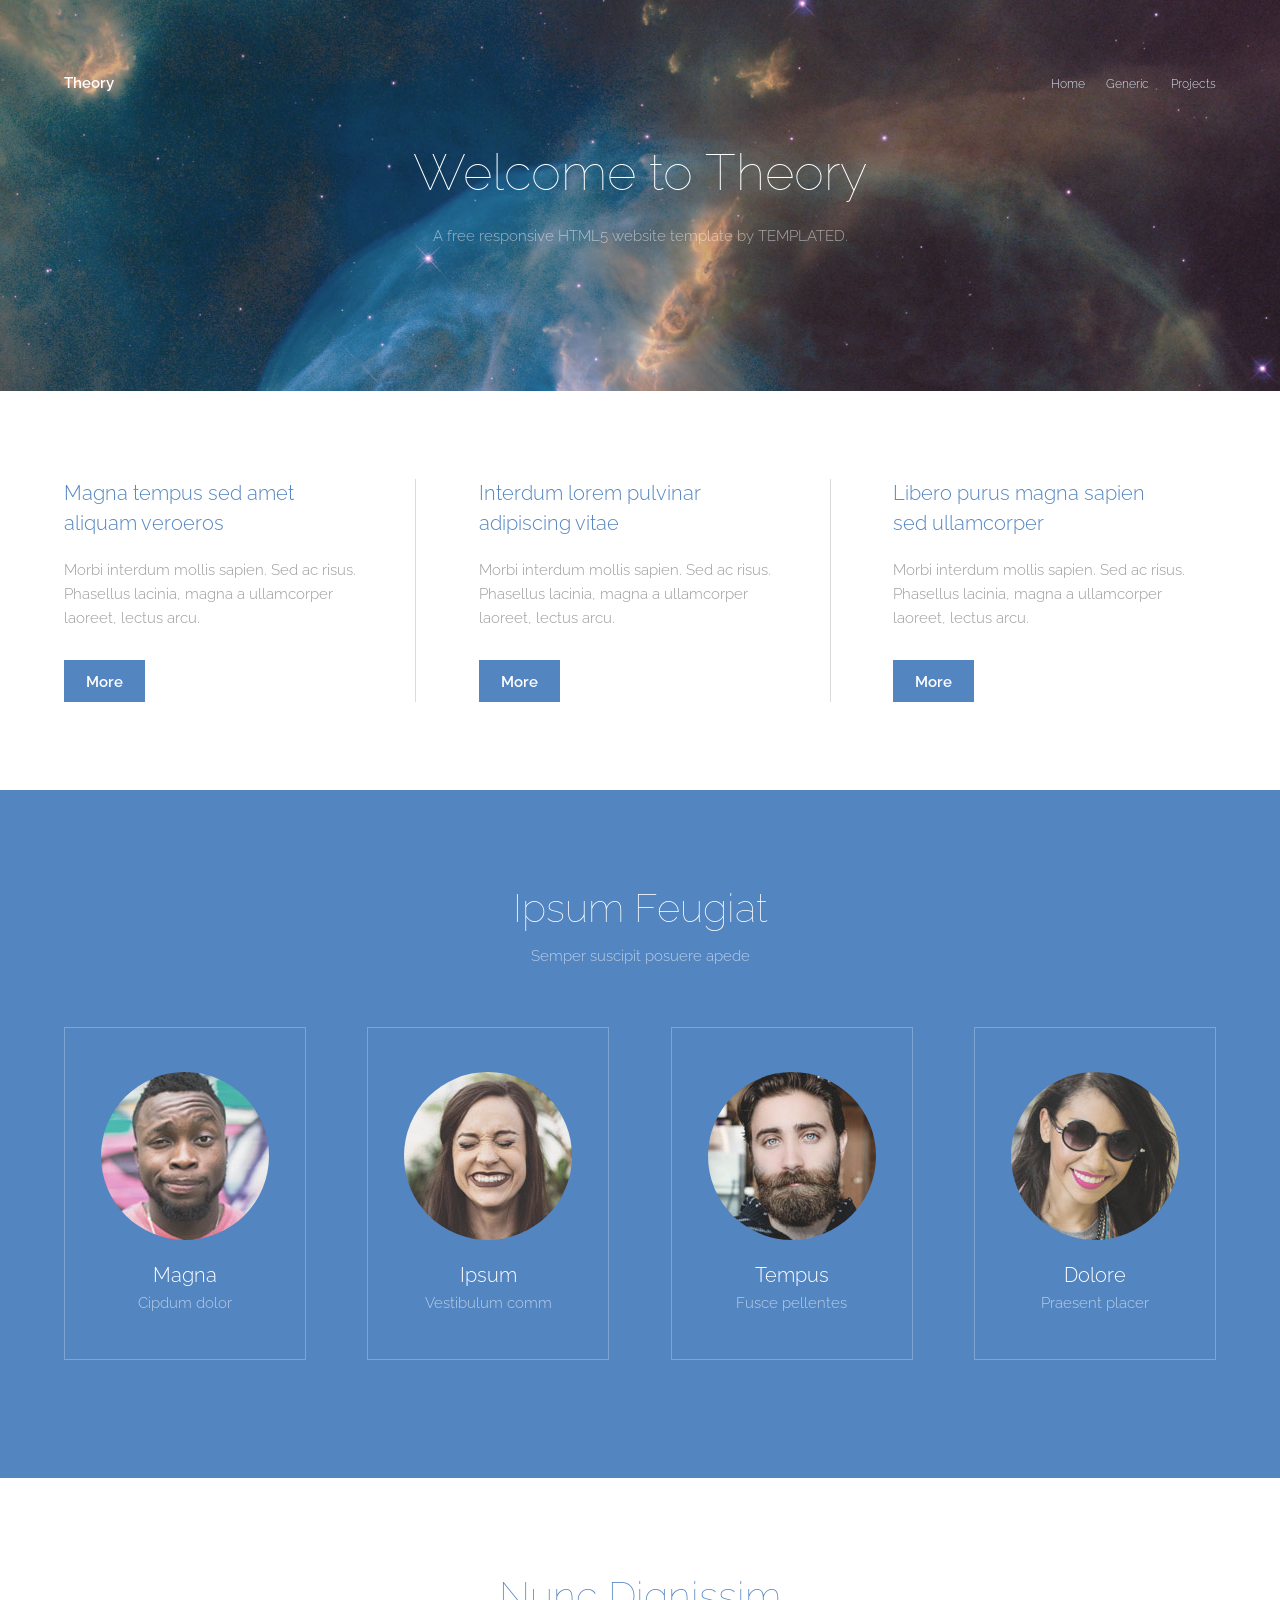
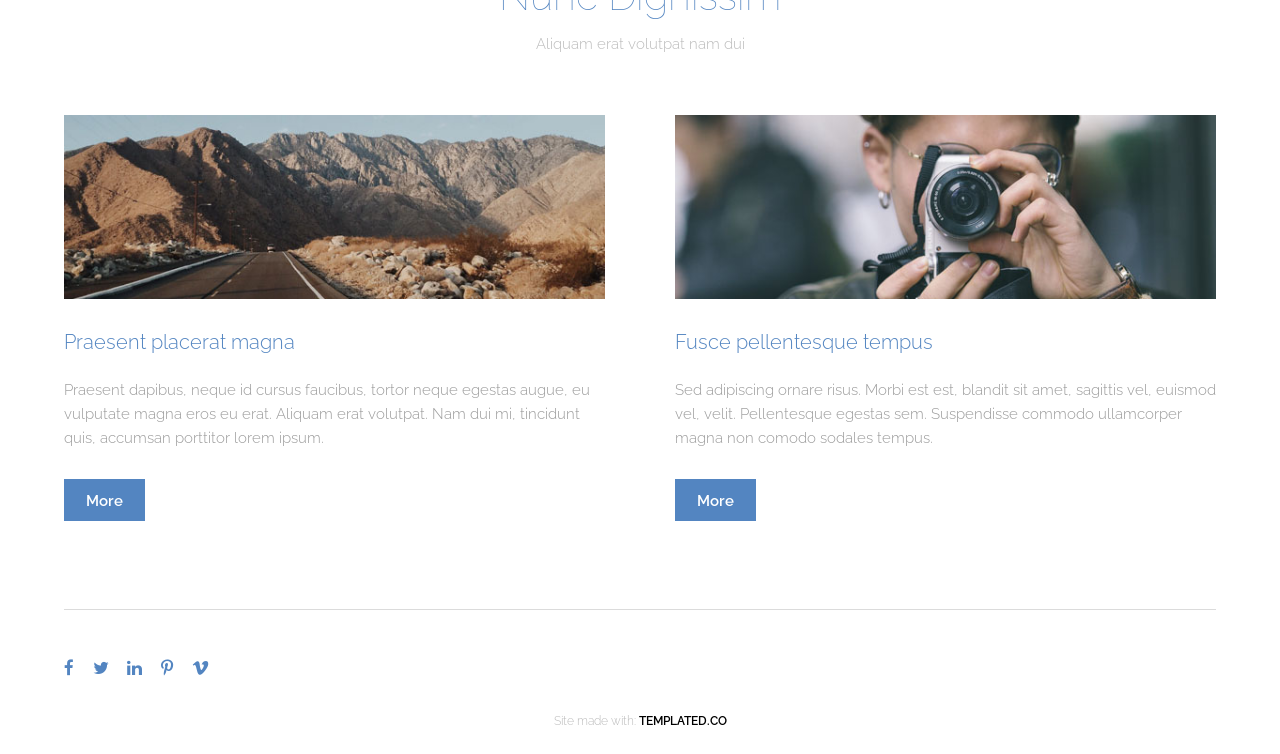
==== commit 084cc940: "Update index.html" ====
--- a/index.html
+++ b/index.html
@@ -1,4 +1,4 @@
-<!DOCTYPE HTML>
+<!DOCTYPE HTML>
 <!--
 	Theory by TEMPLATED
 	templated.co @templatedco
@@ -10,7 +10,7 @@
 					<a href="index.html" class="logo">Theory</a>
 					<nav id="nav"><a href="index.html">Home</a>
 						<a href="generic.html">Generic</a>
-						<a href="elements.html">Elements</a>
+						<a href="project.html">Projects</a>
 					</nav><a href="#navPanel" class="navPanelToggle"><span class="fa fa-bars"></span></a>
 				</div>
 			</header><!-- Banner --><section id="banner"><h1>Welcome to Theory</h1>
@@ -88,4 +88,4 @@
 		</div>
 
 		<!-- Scripts -->
-			<script src="assets/js/jquery.min.js"></script><script src="assets/js/skel.min.js"></script><script src="assets/js/util.js"></script><script src="assets/js/main.js"></script></body></html>
+			<script src="assets/js/jquery.min.js"></script><script src="assets/js/skel.min.js"></script><script src="assets/js/util.js"></script><script src="assets/js/main.js"></script></body></html>
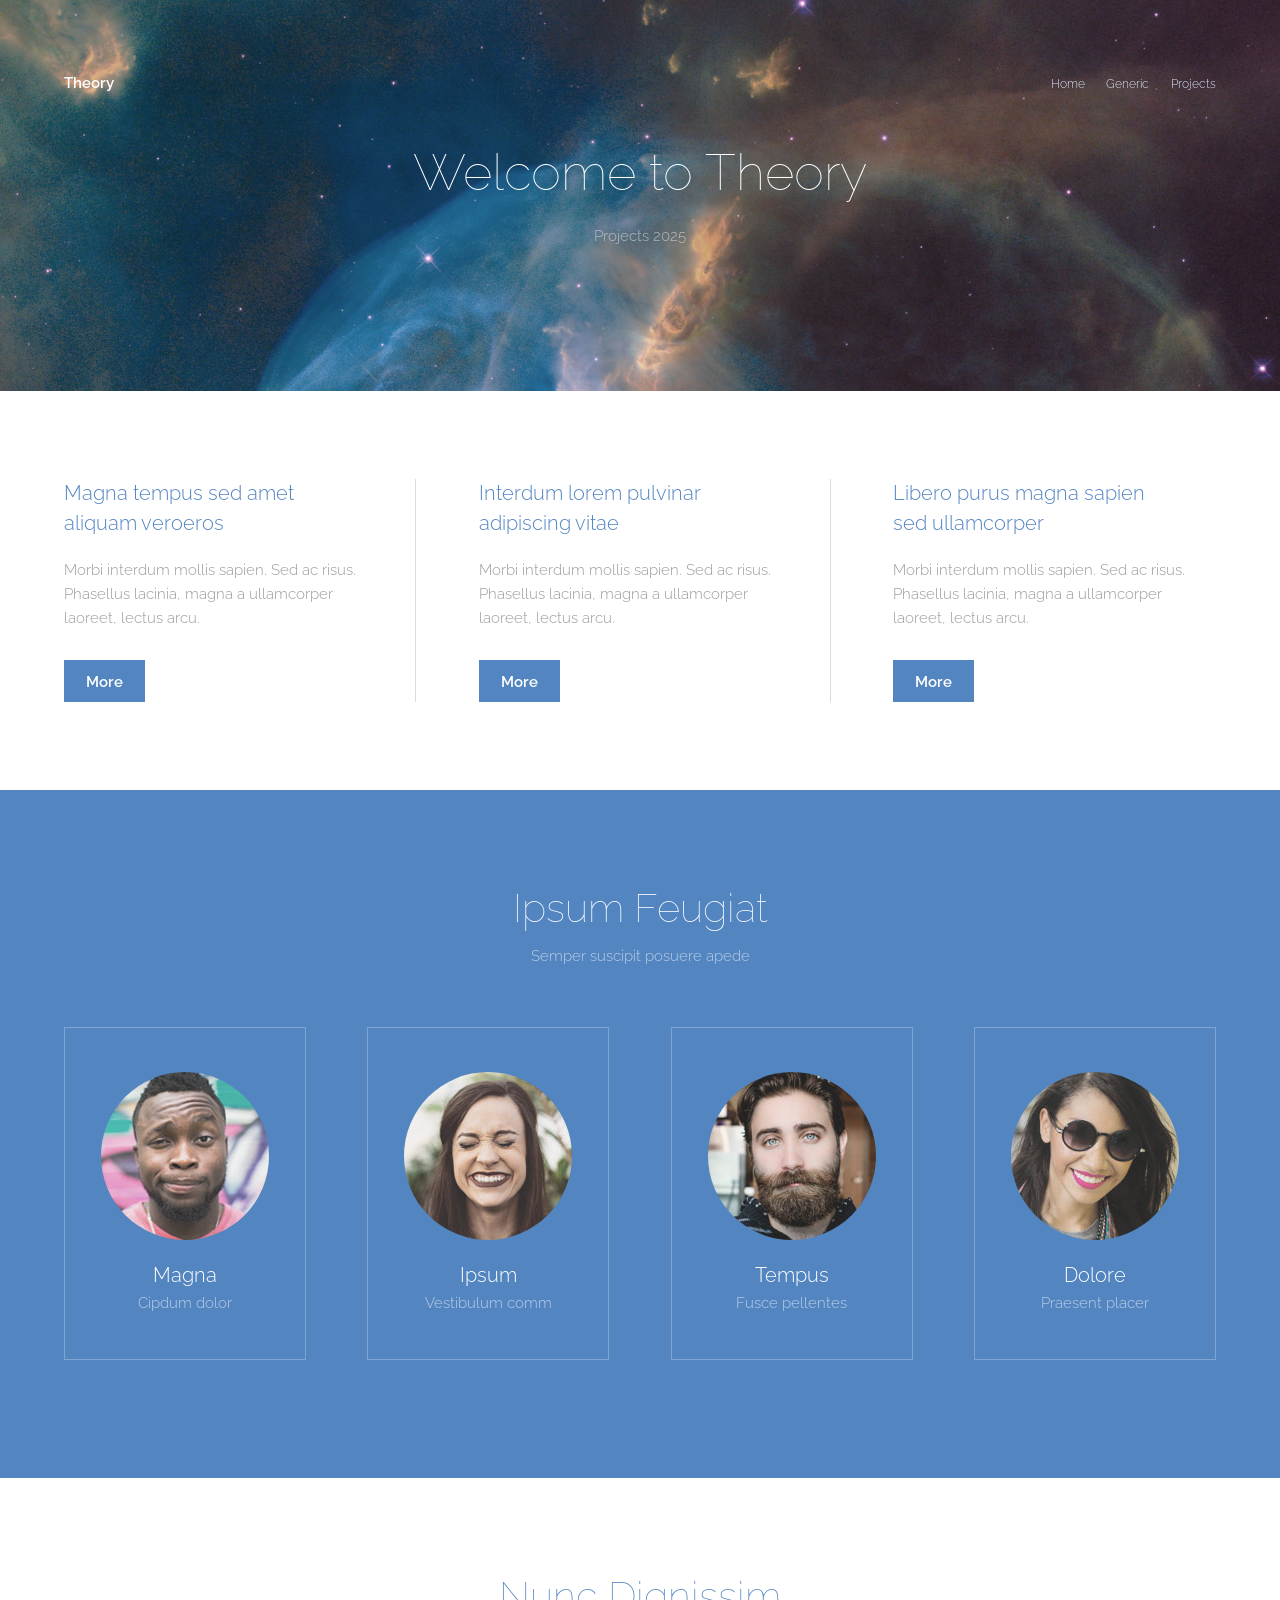
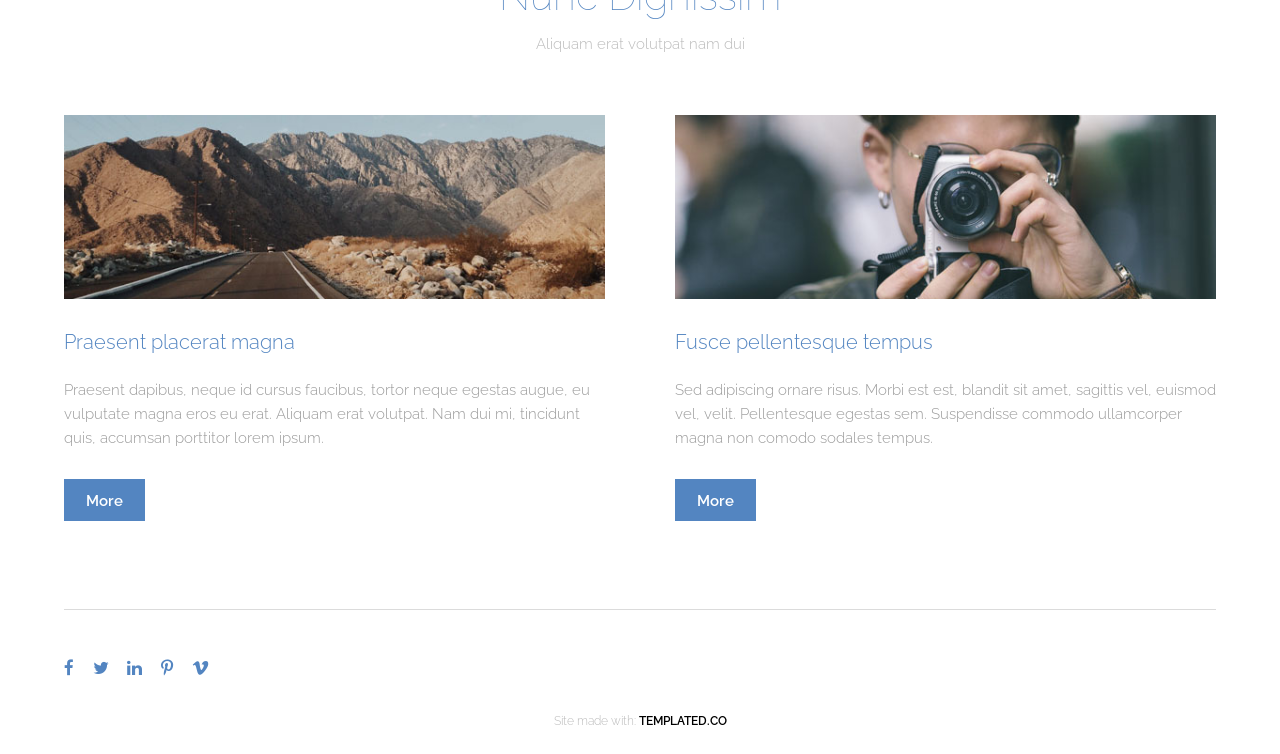
==== commit 73dc365c: "Update index.html" ====
--- a/index.html
+++ b/index.html
@@ -1,9 +1,5 @@
 <!DOCTYPE HTML>
-<!--
-	Theory by TEMPLATED
-	templated.co @templatedco
-	Released for free under the Creative Commons Attribution 3.0 license (templated.co/license)
---><html><head><title>Theory by TEMPLATED</title><meta charset="utf-8"><meta name="robots" content="index, follow, max-image-preview:large, max-snippet:-1, max-video-preview:-1"><meta name="viewport" content="width=device-width, initial-scale=1"><link rel="stylesheet" href="assets/css/main.css"></head><body>
+ <html><head><title>Projects </title><meta charset="utf-8"><meta name="robots" content="index, follow, max-image-preview:large, max-snippet:-1, max-video-preview:-1"><meta name="viewport" content="width=device-width, initial-scale=1"><link rel="stylesheet" href="assets/css/main.css"></head><body>
 
 		<!-- Header -->
 			<header id="header"><div class="inner">
@@ -14,7 +10,7 @@
 					</nav><a href="#navPanel" class="navPanelToggle"><span class="fa fa-bars"></span></a>
 				</div>
 			</header><!-- Banner --><section id="banner"><h1>Welcome to Theory</h1>
-				<p>A free responsive HTML5 website template by TEMPLATED.</p>
+				<p>Projects 2025</p>
 			</section><!-- One --><section id="one" class="wrapper"><div class="inner">
 					<div class="flex flex-3">
 						<article><header><h3>Magna tempus sed amet<br> aliquam veroeros</h3>
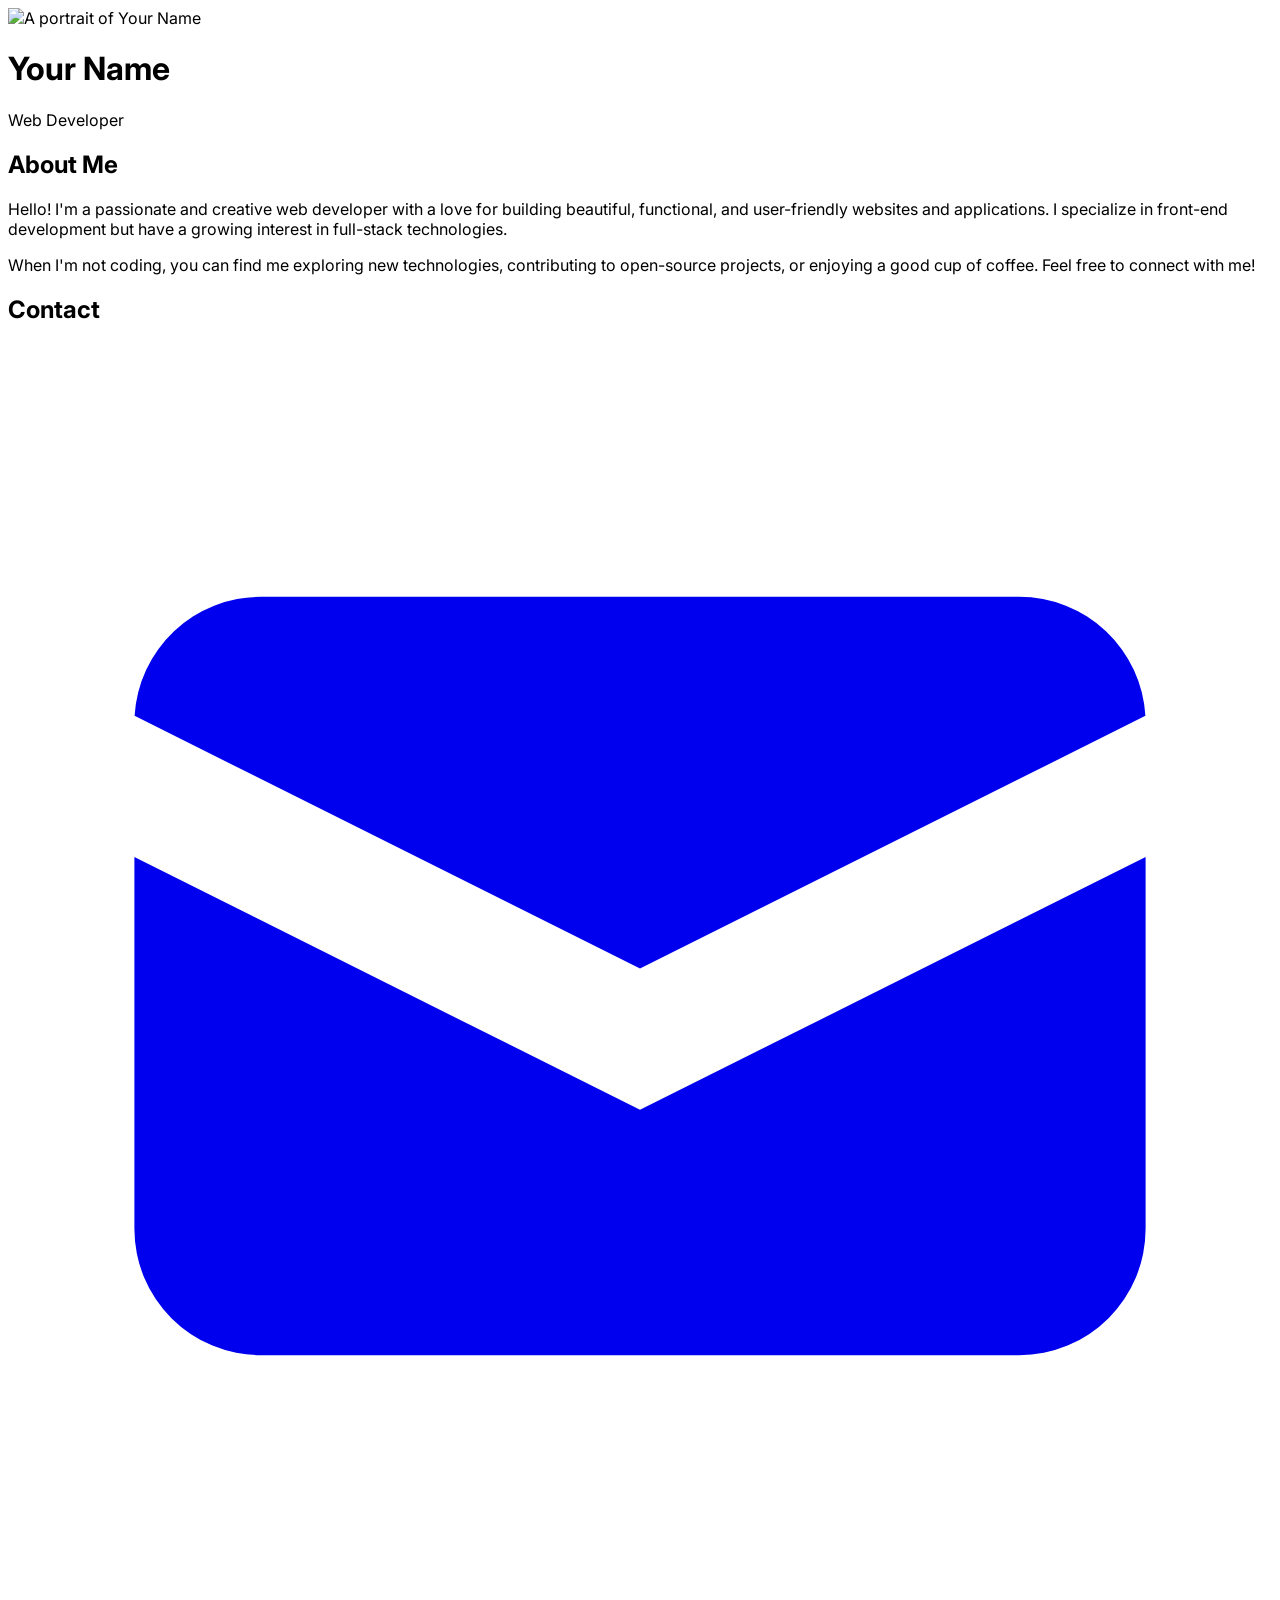
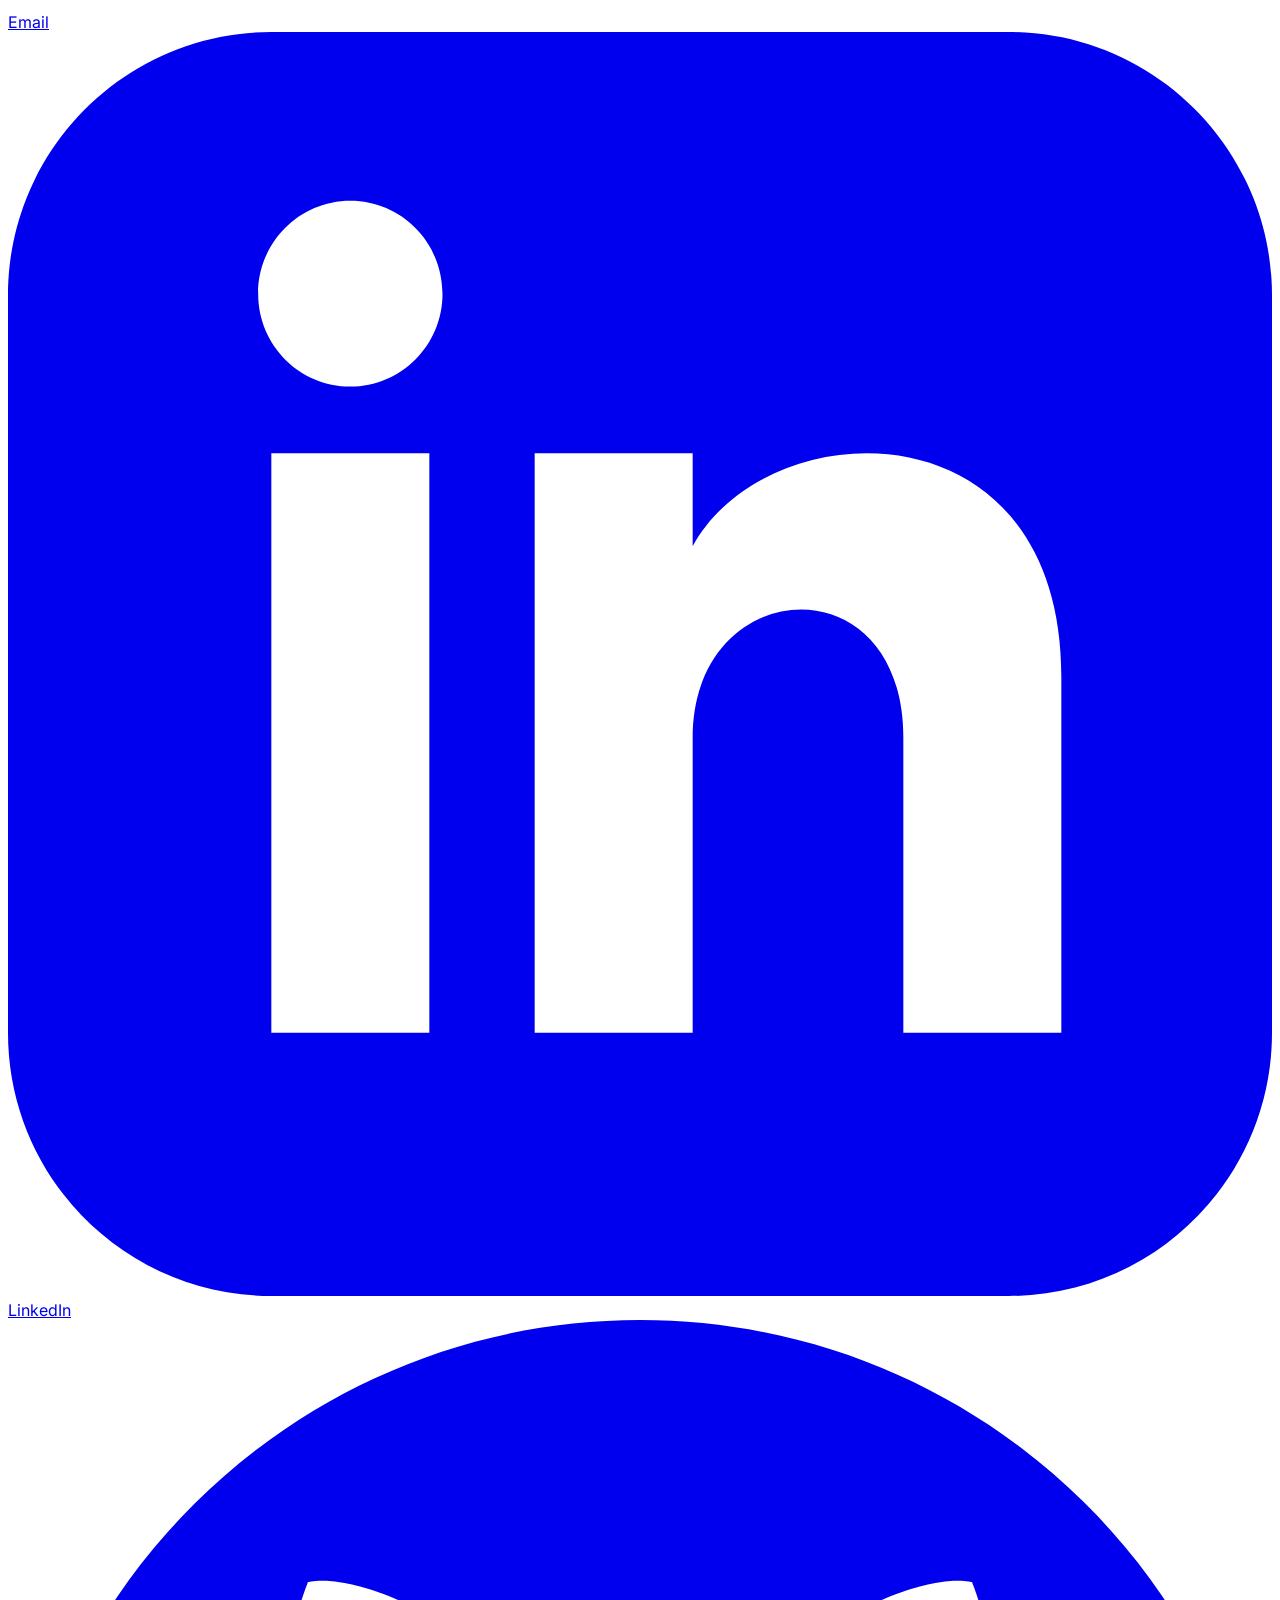
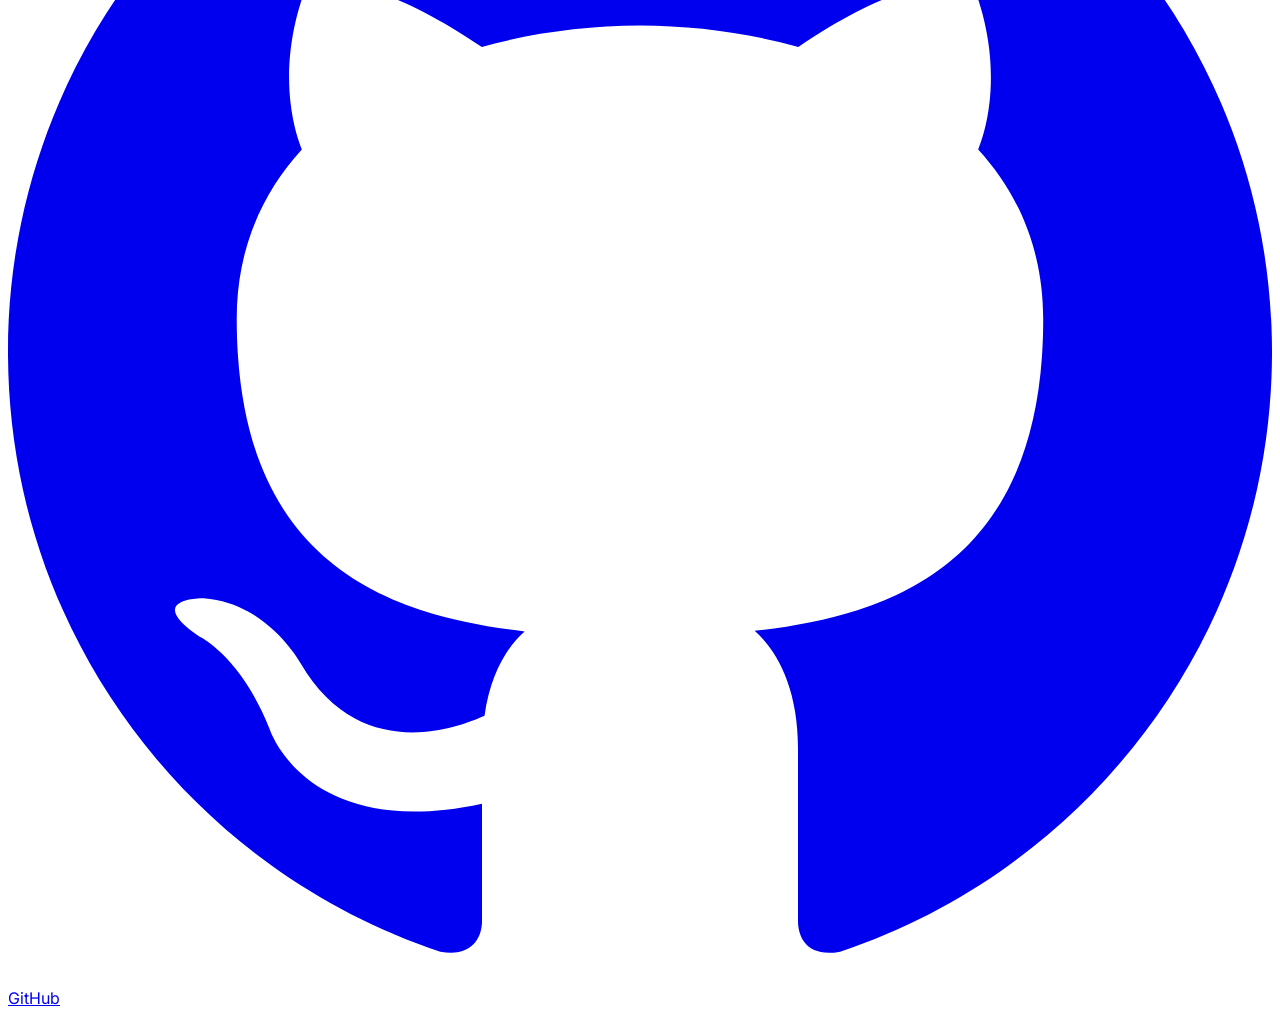
==== commit 4011d9d3: "Update index.html" ====
--- a/index.html
+++ b/index.html
@@ -1,87 +1,91 @@
-<!DOCTYPE HTML>
- <html><head><title>Projects </title><meta charset="utf-8"><meta name="robots" content="index, follow, max-image-preview:large, max-snippet:-1, max-video-preview:-1"><meta name="viewport" content="width=device-width, initial-scale=1"><link rel="stylesheet" href="assets/css/main.css"></head><body>
+<!DOCTYPE html>
+<html lang="en">
+<head>
+    <meta charset="UTF-8">
+    <meta name="viewport" content="width=device-width, initial-scale=1.0">
+    <title>Your Name - Personal Portfolio</title>
+    
+    <!-- Tailwind CSS for styling -->
+    <script src="https://cdn.tailwindcss.com"></script>
+    
+    <!-- Google Fonts: Inter -->
+    <link rel="preconnect" href="https://fonts.googleapis.com">
+    <link rel="preconnect" href="https://fonts.gstatic.com" crossorigin>
+    <link href="https://fonts.googleapis.com/css2?family=Inter:wght@400;500;700&display=swap" rel="stylesheet">
 
-		<!-- Header -->
-			<header id="header"><div class="inner">
-					<a href="index.html" class="logo">Theory</a>
-					<nav id="nav"><a href="index.html">Home</a>
-						<a href="generic.html">Generic</a>
-						<a href="project.html">Projects</a>
-					</nav><a href="#navPanel" class="navPanelToggle"><span class="fa fa-bars"></span></a>
-				</div>
-			</header><!-- Banner --><section id="banner"><h1>Welcome to Theory</h1>
-				<p>Projects 2025</p>
-			</section><!-- One --><section id="one" class="wrapper"><div class="inner">
-					<div class="flex flex-3">
-						<article><header><h3>Magna tempus sed amet<br> aliquam veroeros</h3>
-							</header><p>Morbi interdum mollis sapien. Sed ac risus. Phasellus lacinia, magna a ullamcorper laoreet, lectus arcu.</p>
-							<footer><a href="#" class="button special">More</a>
-							</footer></article><article><header><h3>Interdum lorem pulvinar<br> adipiscing vitae</h3>
-							</header><p>Morbi interdum mollis sapien. Sed ac risus. Phasellus lacinia, magna a ullamcorper laoreet, lectus arcu.</p>
-							<footer><a href="#" class="button special">More</a>
-							</footer></article><article><header><h3>Libero purus magna sapien<br> sed ullamcorper</h3>
-							</header><p>Morbi interdum mollis sapien. Sed ac risus. Phasellus lacinia, magna a ullamcorper laoreet, lectus arcu.</p>
-							<footer><a href="#" class="button special">More</a>
-							</footer></article></div>
-				</div>
-			</section><!-- Two --><section id="two" class="wrapper style1 special"><div class="inner">
-					<header><h2>Ipsum Feugiat</h2>
-						<p>Semper suscipit posuere apede</p>
-					</header><div class="flex flex-4">
-						<div class="box person">
-							<div class="image round">
-								<img src="images/pic03.jpg" alt="Person 1" width="168" height="168"></div>
-							<h3>Magna</h3>
-							<p>Cipdum dolor</p>
-						</div>
-						<div class="box person">
-							<div class="image round">
-								<img src="images/pic04.jpg" alt="Person 2" width="168" height="168"></div>
-							<h3>Ipsum</h3>
-							<p>Vestibulum comm</p>
-						</div>
-						<div class="box person">
-							<div class="image round">
-								<img src="images/pic05.jpg" alt="Person 3" width="168" height="168"></div>
-							<h3>Tempus</h3>
-							<p>Fusce pellentes</p>
-						</div>
-						<div class="box person">
-							<div class="image round">
-								<img src="images/pic06.jpg" alt="Person 4" width="168" height="168"></div>
-							<h3>Dolore</h3>
-							<p>Praesent placer</p>
-						</div>
-					</div>
-				</div>
-			</section><!-- Three --><section id="three" class="wrapper special"><div class="inner">
-					<header class="align-center"><h2>Nunc Dignissim</h2>
-						<p>Aliquam erat volutpat nam dui </p>
-					</header><div class="flex flex-2">
-						<article><div class="image fit">
-								<img src="images/pic01.jpg" alt="Pic 01" width="576" height="196"></div>
-							<header><h3>Praesent placerat magna</h3>
-							</header><p>Praesent dapibus, neque id cursus faucibus, tortor neque egestas augue, eu vulputate magna eros eu erat. Aliquam erat volutpat. Nam dui mi, tincidunt quis, accumsan porttitor lorem ipsum.</p>
-							<footer><a href="#" class="button special">More</a>
-							</footer></article><article><div class="image fit">
-								<img src="images/pic02.jpg" alt="Pic 02" width="576" height="196"></div>
-							<header><h3>Fusce pellentesque tempus</h3>
-							</header><p>Sed adipiscing ornare risus. Morbi est est, blandit sit amet, sagittis vel, euismod vel, velit. Pellentesque egestas sem. Suspendisse commodo ullamcorper magna non comodo sodales tempus.</p>
-							<footer><a href="#" class="button special">More</a>
-							</footer></article></div>
-				</div>
-			</section><!-- Footer --><footer id="footer"><div class="inner">
-					<div class="flex">
-						<ul class="icons"><li><a href="#" class="icon fa-facebook"><span class="label">Facebook</span></a></li>
-							<li><a href="#" class="icon fa-twitter"><span class="label">Twitter</span></a></li>
-							<li><a href="#" class="icon fa-linkedin"><span class="label">linkedIn</span></a></li>
-							<li><a href="#" class="icon fa-pinterest-p"><span class="label">Pinterest</span></a></li>
-							<li><a href="#" class="icon fa-vimeo"><span class="label">Vimeo</span></a></li>
-						</ul></div>
-				</div>
-			</footer><div class="copyright">
-			Site made with: <a href="https://templated.co/">TEMPLATED.CO</a>
-		</div>
+    <style>
+        /* Applying the Inter font to the body */
+        body {
+            font-family: 'Inter', sans-serif;
+        }
+    </style>
+</head>
+<body class="bg-slate-50">
 
-		<!-- Scripts -->
-			<script src="assets/js/jquery.min.js"></script><script src="assets/js/skel.min.js"></script><script src="assets/js/util.js"></script><script src="assets/js/main.js"></script></body></html>
+    <!-- Main Container -->
+    <div class="container mx-auto px-4 py-8 md:py-16 flex items-center justify-center min-h-screen">
+
+        <!-- Portfolio Card -->
+        <div class="max-w-4xl w-full bg-white rounded-2xl shadow-lg overflow-hidden md:flex">
+            
+            <!-- Left Side: Image and Name -->
+            <div class="md:w-1/3 bg-blue-500 p-8 flex flex-col items-center justify-center">
+                <!-- Profile Picture -->
+                <img 
+                    class="w-40 h-40 rounded-full border-4 border-white shadow-md object-cover" 
+                    src="https://placehold.co/400x400/FFFFFF/3B82F6?text=You" 
+                    alt="A portrait of Your Name"
+                    onerror="this.onerror=null;this.src='https://placehold.co/400x400/FFFFFF/EBF4FF?text=Error';">
+                
+                <!-- Name and Title -->
+                <div class="text-center mt-6">
+                    <h1 class="text-3xl font-bold text-white">Your Name</h1>
+                    <p class="text-blue-100 text-lg mt-1">Web Developer</p>
+                </div>
+            </div>
+
+            <!-- Right Side: Bio and Contact -->
+            <div class="md:w-2/3 p-8 md:p-12">
+                <!-- Bio Section -->
+                <section>
+                    <h2 class="text-2xl font-bold text-slate-800 border-b-2 border-blue-100 pb-2">About Me</h2>
+                    <p class="text-slate-600 mt-4 leading-relaxed">
+                        Hello! I'm a passionate and creative web developer with a love for building beautiful, functional, and user-friendly websites and applications. I specialize in front-end development but have a growing interest in full-stack technologies.
+                    </p>
+                    <p class="text-slate-600 mt-4 leading-relaxed">
+                        When I'm not coding, you can find me exploring new technologies, contributing to open-source projects, or enjoying a good cup of coffee. Feel free to connect with me!
+                    </p>
+                </section>
+
+                <!-- Contact Section -->
+                <section class="mt-8">
+                    <h2 class="text-2xl font-bold text-slate-800 border-b-2 border-blue-100 pb-2">Contact</h2>
+                    <div class="flex flex-col sm:flex-row space-y-4 sm:space-y-0 sm:space-x-4 mt-4">
+                        
+                        <!-- Email Link -->
+                        <a href="mailto:your.email@example.com" class="flex items-center justify-center w-full bg-blue-500 text-white font-semibold py-3 px-4 rounded-lg hover:bg-blue-600 transition-colors duration-300">
+                            <svg class="w-5 h-5 mr-2" fill="currentColor" viewBox="0 0 20 20"><path d="M2.003 5.884L10 9.882l7.997-3.998A2 2 0 0016 4H4a2 2 0 00-1.997 1.884z"></path><path d="M18 8.118l-8 4-8-4V14a2 2 0 002 2h12a2 2 0 002-2V8.118z"></path></svg>
+                            Email
+                        </a>
+                        
+                        <!-- LinkedIn Link -->
+                        <a href="#" class="flex items-center justify-center w-full bg-slate-700 text-white font-semibold py-3 px-4 rounded-lg hover:bg-slate-800 transition-colors duration-300">
+                            <svg class="w-5 h-5 mr-2" fill="currentColor" viewBox="0 0 24 24"><path d="M19 0h-14c-2.761 0-5 2.239-5 5v14c0 2.761 2.239 5 5 5h14c2.762 0 5-2.239 5-5v-14c0-2.761-2.238-5-5-5zm-11 19h-3v-11h3v11zm-1.5-12.268c-.966 0-1.75-.79-1.75-1.764s.784-1.764 1.75-1.764 1.75.79 1.75 1.764-.783 1.764-1.75 1.764zm13.5 12.268h-3v-5.604c0-3.368-4-3.113-4 0v5.604h-3v-11h3v1.765c1.396-2.586 7-2.777 7 2.476v6.759z"/></svg>
+                            LinkedIn
+                        </a>
+                        
+                        <!-- GitHub Link -->
+                        <a href="#" class="flex items-center justify-center w-full bg-gray-800 text-white font-semibold py-3 px-4 rounded-lg hover:bg-black transition-colors duration-300">
+                            <svg class="w-5 h-5 mr-2" fill="currentColor" viewBox="0 0 24 24"><path d="M12 0c-6.626 0-12 5.373-12 12 0 5.302 3.438 9.8 8.207 11.387.599.111.793-.261.793-.577v-2.234c-3.338.726-4.033-1.416-4.033-1.416-.546-1.387-1.333-1.756-1.333-1.756-1.089-.745.083-.729.083-.729 1.205.084 1.839 1.237 1.839 1.237 1.07 1.834 2.807 1.304 3.492.997.107-.775.418-1.305.762-1.604-2.665-.305-5.467-1.334-5.467-5.931 0-1.311.469-2.381 1.236-3.221-.124-.303-.535-1.524.117-3.176 0 0 1.008-.322 3.301 1.23.957-.266 1.983-.399 3.003-.404 1.02.005 2.047.138 3.006.404 2.291-1.552 3.297-1.23 3.297-1.23.653 1.653.242 2.874.118 3.176.77.84 1.235 1.911 1.235 3.221 0 4.609-2.807 5.624-5.479 5.921.43.372.823 1.102.823 2.222v3.293c0 .319.192.694.801.576 4.765-1.589 8.199-6.086 8.199-11.386 0-6.627-5.373-12-12-12z"/></svg>
+                            GitHub
+                        </a>
+                        
+                    </div>
+                </section>
+            </div>
+        </div>
+
+    </div>
+
+</body>
+</html>
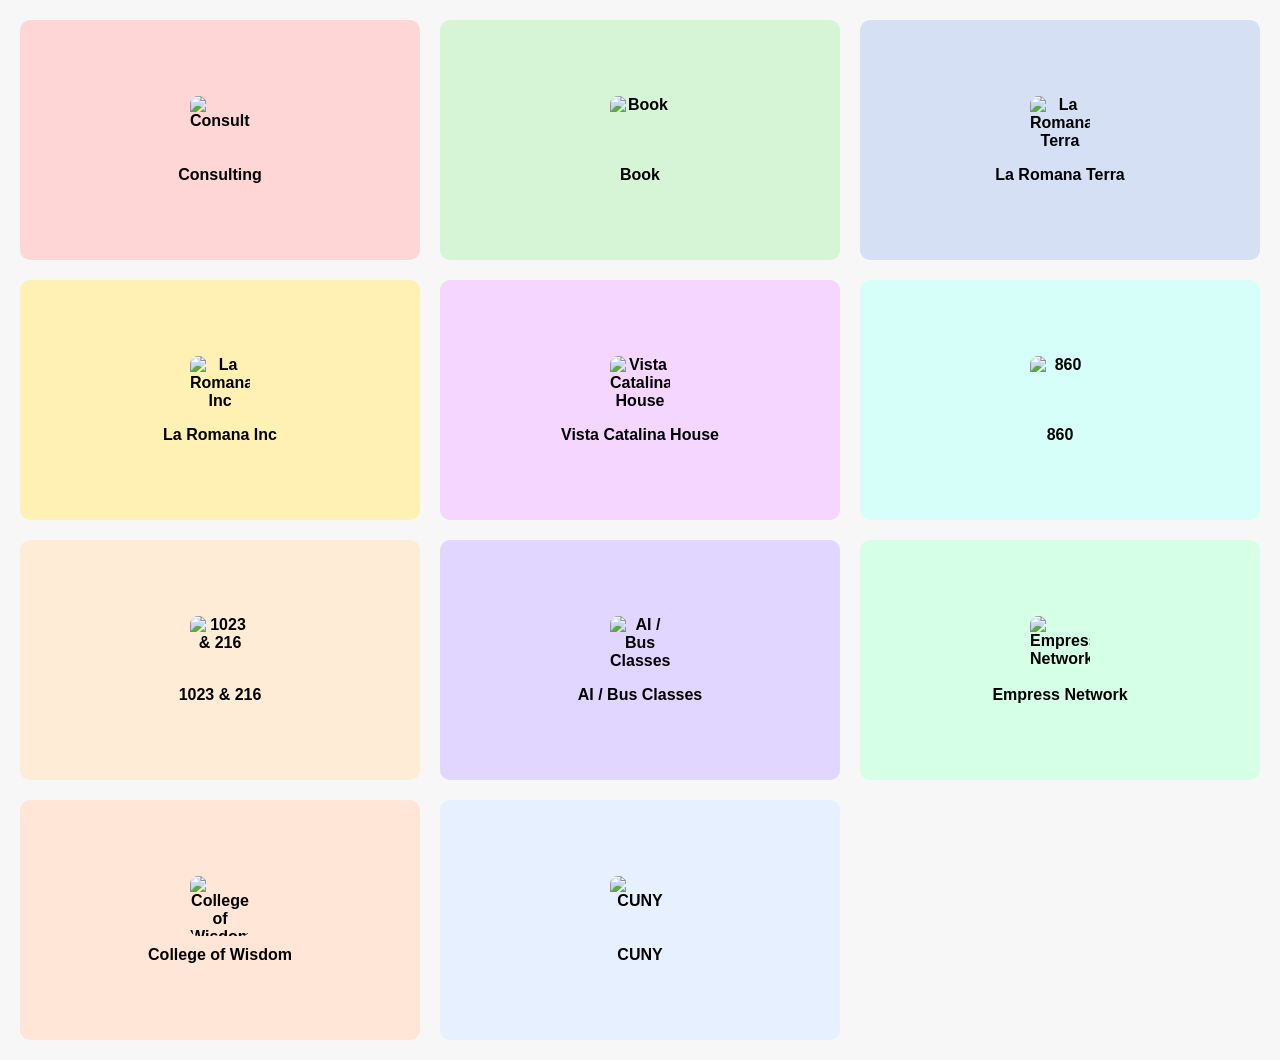
==== commit 63d57149: "Rename project.html to index.html" ====
--- a/index.html
+++ b/index.html
@@ -1,91 +1,114 @@
-<!DOCTYPE html>
-<html lang="en">
-<head>
-    <meta charset="UTF-8">
-    <meta name="viewport" content="width=device-width, initial-scale=1.0">
-    <title>Your Name - Personal Portfolio</title>
-    
-    <!-- Tailwind CSS for styling -->
-    <script src="https://cdn.tailwindcss.com"></script>
-    
-    <!-- Google Fonts: Inter -->
-    <link rel="preconnect" href="https://fonts.googleapis.com">
-    <link rel="preconnect" href="https://fonts.gstatic.com" crossorigin>
-    <link href="https://fonts.googleapis.com/css2?family=Inter:wght@400;500;700&display=swap" rel="stylesheet">
-
-    <style>
-        /* Applying the Inter font to the body */
-        body {
-            font-family: 'Inter', sans-serif;
-        }
-    </style>
-</head>
-<body class="bg-slate-50">
-
-    <!-- Main Container -->
-    <div class="container mx-auto px-4 py-8 md:py-16 flex items-center justify-center min-h-screen">
-
-        <!-- Portfolio Card -->
-        <div class="max-w-4xl w-full bg-white rounded-2xl shadow-lg overflow-hidden md:flex">
-            
-            <!-- Left Side: Image and Name -->
-            <div class="md:w-1/3 bg-blue-500 p-8 flex flex-col items-center justify-center">
-                <!-- Profile Picture -->
-                <img 
-                    class="w-40 h-40 rounded-full border-4 border-white shadow-md object-cover" 
-                    src="https://placehold.co/400x400/FFFFFF/3B82F6?text=You" 
-                    alt="A portrait of Your Name"
-                    onerror="this.onerror=null;this.src='https://placehold.co/400x400/FFFFFF/EBF4FF?text=Error';">
-                
-                <!-- Name and Title -->
-                <div class="text-center mt-6">
-                    <h1 class="text-3xl font-bold text-white">Your Name</h1>
-                    <p class="text-blue-100 text-lg mt-1">Web Developer</p>
-                </div>
-            </div>
-
-            <!-- Right Side: Bio and Contact -->
-            <div class="md:w-2/3 p-8 md:p-12">
-                <!-- Bio Section -->
-                <section>
-                    <h2 class="text-2xl font-bold text-slate-800 border-b-2 border-blue-100 pb-2">About Me</h2>
-                    <p class="text-slate-600 mt-4 leading-relaxed">
-                        Hello! I'm a passionate and creative web developer with a love for building beautiful, functional, and user-friendly websites and applications. I specialize in front-end development but have a growing interest in full-stack technologies.
-                    </p>
-                    <p class="text-slate-600 mt-4 leading-relaxed">
-                        When I'm not coding, you can find me exploring new technologies, contributing to open-source projects, or enjoying a good cup of coffee. Feel free to connect with me!
-                    </p>
-                </section>
-
-                <!-- Contact Section -->
-                <section class="mt-8">
-                    <h2 class="text-2xl font-bold text-slate-800 border-b-2 border-blue-100 pb-2">Contact</h2>
-                    <div class="flex flex-col sm:flex-row space-y-4 sm:space-y-0 sm:space-x-4 mt-4">
-                        
-                        <!-- Email Link -->
-                        <a href="mailto:your.email@example.com" class="flex items-center justify-center w-full bg-blue-500 text-white font-semibold py-3 px-4 rounded-lg hover:bg-blue-600 transition-colors duration-300">
-                            <svg class="w-5 h-5 mr-2" fill="currentColor" viewBox="0 0 20 20"><path d="M2.003 5.884L10 9.882l7.997-3.998A2 2 0 0016 4H4a2 2 0 00-1.997 1.884z"></path><path d="M18 8.118l-8 4-8-4V14a2 2 0 002 2h12a2 2 0 002-2V8.118z"></path></svg>
-                            Email
-                        </a>
-                        
-                        <!-- LinkedIn Link -->
-                        <a href="#" class="flex items-center justify-center w-full bg-slate-700 text-white font-semibold py-3 px-4 rounded-lg hover:bg-slate-800 transition-colors duration-300">
-                            <svg class="w-5 h-5 mr-2" fill="currentColor" viewBox="0 0 24 24"><path d="M19 0h-14c-2.761 0-5 2.239-5 5v14c0 2.761 2.239 5 5 5h14c2.762 0 5-2.239 5-5v-14c0-2.761-2.238-5-5-5zm-11 19h-3v-11h3v11zm-1.5-12.268c-.966 0-1.75-.79-1.75-1.764s.784-1.764 1.75-1.764 1.75.79 1.75 1.764-.783 1.764-1.75 1.764zm13.5 12.268h-3v-5.604c0-3.368-4-3.113-4 0v5.604h-3v-11h3v1.765c1.396-2.586 7-2.777 7 2.476v6.759z"/></svg>
-                            LinkedIn
-                        </a>
-                        
-                        <!-- GitHub Link -->
-                        <a href="#" class="flex items-center justify-center w-full bg-gray-800 text-white font-semibold py-3 px-4 rounded-lg hover:bg-black transition-colors duration-300">
-                            <svg class="w-5 h-5 mr-2" fill="currentColor" viewBox="0 0 24 24"><path d="M12 0c-6.626 0-12 5.373-12 12 0 5.302 3.438 9.8 8.207 11.387.599.111.793-.261.793-.577v-2.234c-3.338.726-4.033-1.416-4.033-1.416-.546-1.387-1.333-1.756-1.333-1.756-1.089-.745.083-.729.083-.729 1.205.084 1.839 1.237 1.839 1.237 1.07 1.834 2.807 1.304 3.492.997.107-.775.418-1.305.762-1.604-2.665-.305-5.467-1.334-5.467-5.931 0-1.311.469-2.381 1.236-3.221-.124-.303-.535-1.524.117-3.176 0 0 1.008-.322 3.301 1.23.957-.266 1.983-.399 3.003-.404 1.02.005 2.047.138 3.006.404 2.291-1.552 3.297-1.23 3.297-1.23.653 1.653.242 2.874.118 3.176.77.84 1.235 1.911 1.235 3.221 0 4.609-2.807 5.624-5.479 5.921.43.372.823 1.102.823 2.222v3.293c0 .319.192.694.801.576 4.765-1.589 8.199-6.086 8.199-11.386 0-6.627-5.373-12-12-12z"/></svg>
-                            GitHub
-                        </a>
-                        
-                    </div>
-                </section>
-            </div>
-        </div>
-
-    </div>
-
-</body>
-</html>
+<!DOCTYPE html>
+<html lang="en">
+<head>
+    <meta charset="UTF-8">
+    <title>Projects Front Page</title>
+    <style>
+        body {
+            font-family: Arial, sans-serif;
+            background-color: #f7f7f7;
+            margin: 0;
+            padding: 20px;
+        }
+
+        .grid-container {
+            display: grid;
+            grid-template-columns: repeat(3, 1fr);
+            gap: 20px;
+        }
+
+        .thumbnail {
+            background-color: #f9d5ec;
+            padding: 20px;
+            height: 200px;
+            border-radius: 10px;
+            display: flex;
+            flex-direction: column;
+            align-items: center;
+            justify-content: center;
+            text-decoration: none;
+            color: #000;
+            font-size: 16px;
+            font-weight: bold;
+            text-align: center;
+            transition: all 0.3s ease;
+        }
+
+        .thumbnail img {
+            width: 60px;
+            height: 60px;
+            margin-bottom: 10px;
+            object-fit: cover;
+            border-radius: 8px;
+        }
+
+        .thumbnail:hover {
+            transform: scale(1.05);
+            box-shadow: 0 4px 12px rgba(0,0,0,0.15);
+        }
+
+        /* Unique pastel backgrounds */
+        .thumb1 { background-color: #ffd6d6; }
+        .thumb2 { background-color: #d6f5d6; }
+        .thumb3 { background-color: #d6e0f5; }
+        .thumb4 { background-color: #fff0b3; }
+        .thumb5 { background-color: #f5d6ff; }
+        .thumb6 { background-color: #d6fff9; }
+        .thumb7 { background-color: #ffecd6; }
+        .thumb8 { background-color: #e0d6ff; }
+        .thumb9 { background-color: #d6ffe7; }
+        .thumb10 { background-color: #ffe6d6; }
+        .thumb11 { background-color: #e6f0ff; }
+    </style>
+</head>
+<body>
+
+    <div class="grid-container">
+        <a href="#" class="thumbnail thumb1">
+            <img src="https://via.placeholder.com/60" alt="Consulting">
+            Consulting
+        </a>
+        <a href="#" class="thumbnail thumb2">
+            <img src="https://via.placeholder.com/60" alt="Book">
+            Book
+        </a>
+        <a href="#" class="thumbnail thumb3">
+            <img src="https://via.placeholder.com/60" alt="La Romana Terra">
+            La Romana Terra
+        </a>
+        <a href="#" class="thumbnail thumb4">
+            <img src="https://via.placeholder.com/60" alt="La Romana Inc">
+            La Romana Inc
+        </a>
+        <a href="#" class="thumbnail thumb5">
+            <img src="https://via.placeholder.com/60" alt="Vista Catalina House">
+            Vista Catalina House
+        </a>
+        <a href="#" class="thumbnail thumb6">
+            <img src="https://via.placeholder.com/60" alt="860">
+            860
+        </a>
+        <a href="#" class="thumbnail thumb7">
+            <img src="https://via.placeholder.com/60" alt="1023 & 216">
+            1023 & 216
+        </a>
+        <a href="#" class="thumbnail thumb8">
+            <img src="https://via.placeholder.com/60" alt="AI / Bus Classes">
+            AI / Bus Classes
+        </a>
+        <a href="#" class="thumbnail thumb9">
+            <img src="https://via.placeholder.com/60" alt="Empress Network">
+            Empress Network
+        </a>
+        <a href="#" class="thumbnail thumb10">
+            <img src="https://via.placeholder.com/60" alt="College of Wisdom">
+            College of Wisdom
+        </a>
+        <a href="#" class="thumbnail thumb11">
+            <img src="https://via.placeholder.com/60" alt="CUNY">
+            CUNY
+        </a>
+    </div>
+
+</body>
+</html>
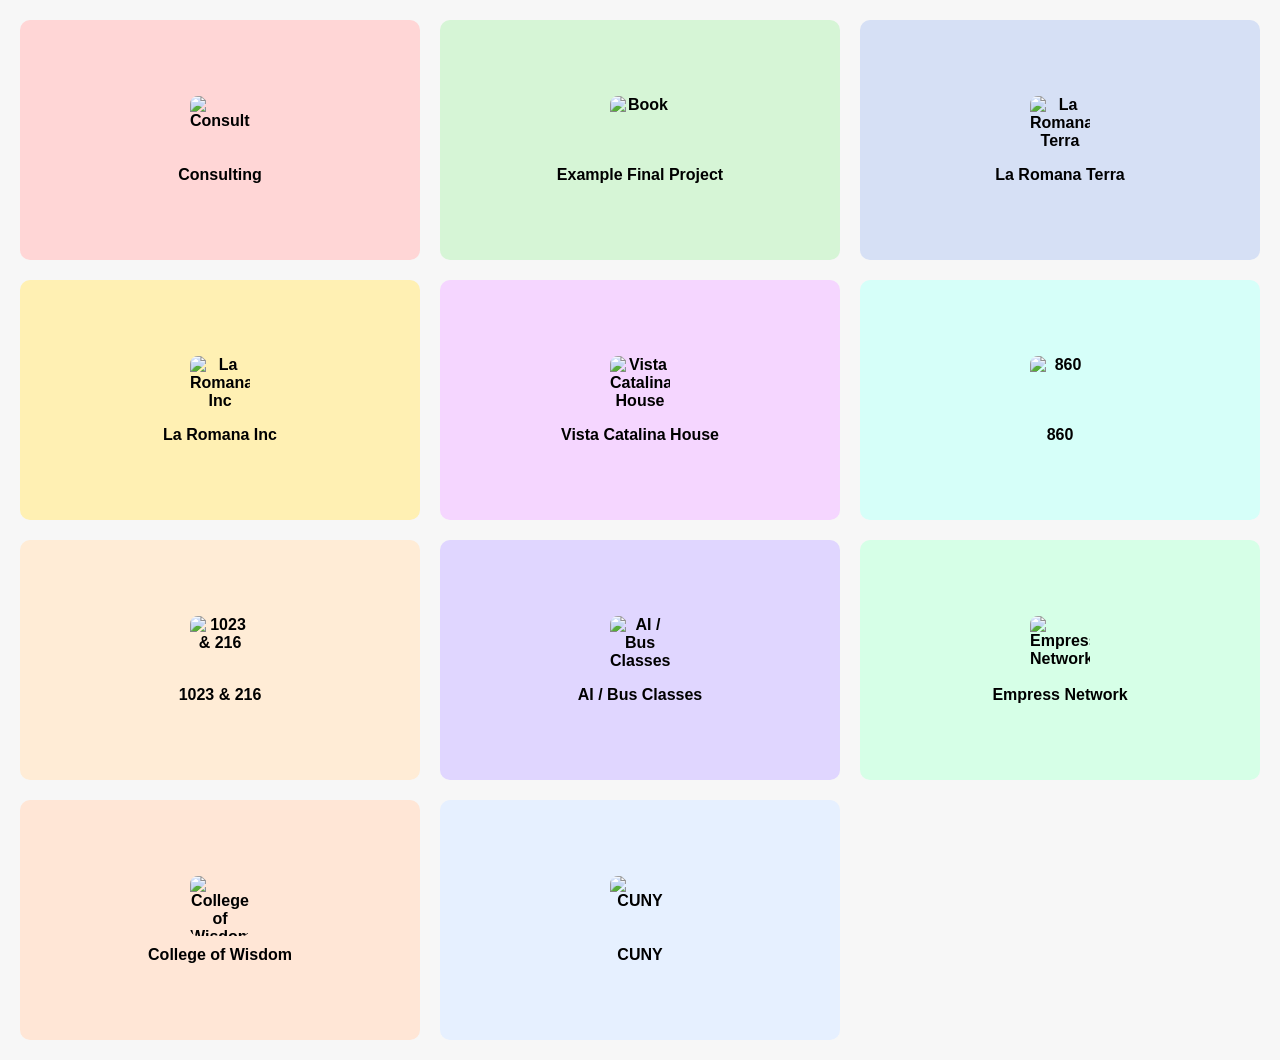
==== commit af133817: "Update links and text in index.html" ====
--- a/index.html
+++ b/index.html
@@ -64,13 +64,13 @@
 <body>
 
     <div class="grid-container">
-        <a href="#" class="thumbnail thumb1">
+        <a href="http://raygiles3.com" class="thumbnail thumb1">
             <img src="https://via.placeholder.com/60" alt="Consulting">
             Consulting
         </a>
-        <a href="#" class="thumbnail thumb2">
+        <a href="https://raygiles3.github.io/pubclass/studentexample.html" class="thumbnail thumb2">
             <img src="https://via.placeholder.com/60" alt="Book">
-            Book
+            Example Final Project
         </a>
         <a href="#" class="thumbnail thumb3">
             <img src="https://via.placeholder.com/60" alt="La Romana Terra">
